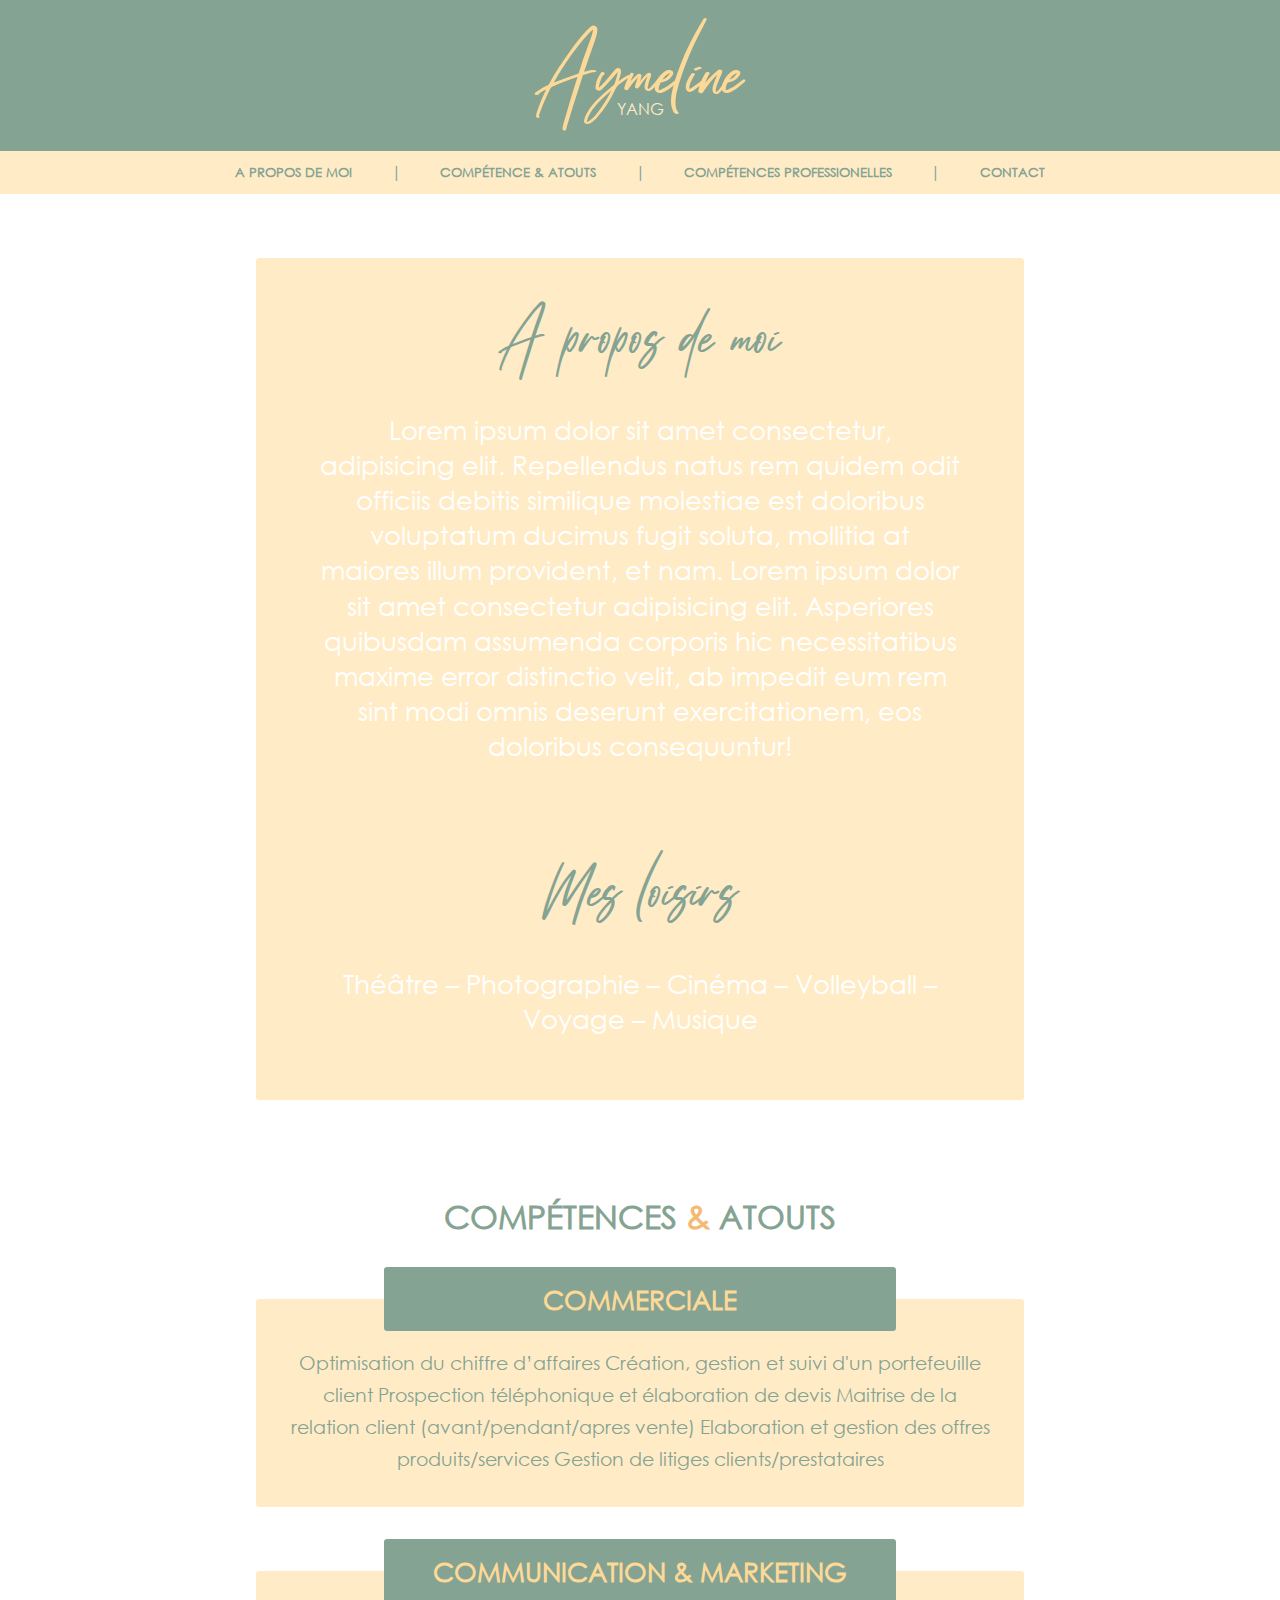
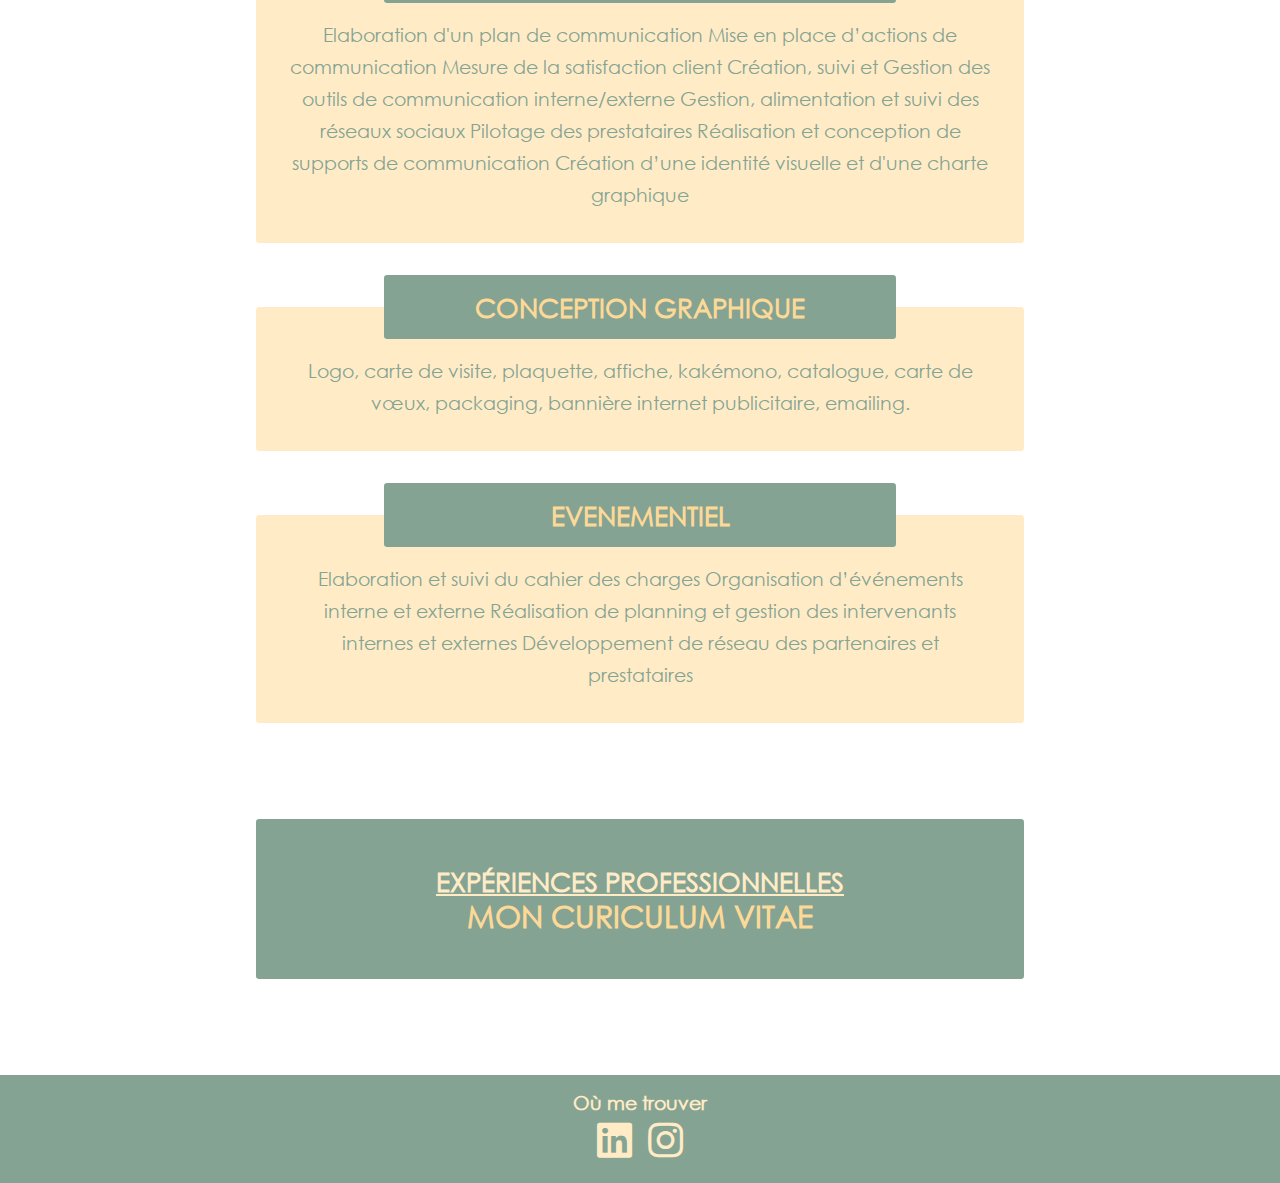
==== index.html @ bd925524 "First commit" ====
<!DOCTYPE html>
<html lang="fr">

<head>
    <meta charset="UTF-8">
    <meta name="viewport" content="width=device-width, initial-scale=1.0">
    <title>Aymeline YANG</title>
    <link rel="stylesheet" href="./css/reset.css">
    <link rel="stylesheet" href="./css/style.css">
    <link rel="stylesheet" href="https://cdnjs.cloudflare.com/ajax/libs/font-awesome/5.13.0/css/all.min.css">
</head>

<body>
    <header>
        <div id="title">
            <h1>Aymeline</h1>
            <h3>YANG</h3>
        </div>
        <nav role="navigation">
            <ul id="menu">
                <li><a href="#about">A propos de moi</a></li>
                <li>|</li>
                <li><a href="#skills">Compétence & atouts</a></li>
                <li>|</li>
                <li><a href="#xp">Compétences professionelles</a></li>
                <li>|</li>
                <li><a href="mailto:aymeline.yang@gmail.com" target="blank">Contact</a></li>
            </ul>
        </nav>

    </header>
    <main>
        <section id="about">
            <section>
                <h2>A propos de moi</h2>
                <p>Lorem ipsum dolor sit amet consectetur, adipisicing elit. Repellendus natus rem quidem odit officiis
                    debitis similique molestiae est doloribus voluptatum ducimus fugit soluta, mollitia at maiores illum
                    provident, et nam.
                    Lorem ipsum dolor sit amet consectetur adipisicing elit. Asperiores quibusdam assumenda corporis hic
                    necessitatibus maxime error distinctio velit, ab impedit eum rem sint modi omnis deserunt
                    exercitationem, eos doloribus consequuntur!</p>
                <h2> Mes loisirs </h2>
                <p>Théâtre – Photographie – Cinéma – Volleyball – Voyage – Musique</p>
            </section>
        </section>
        <section id="skills">
            <h3>Compétences <span>&</span> atouts</h3>
            <dl>
                <dt>Commerciale</dt>
                <dd>Optimisation du chiffre d’affaires
                    Création, gestion et suivi d'un portefeuille client
                    Prospection téléphonique et élaboration de devis
                    Maitrise de la relation client (avant/pendant/apres vente)
                    Elaboration et gestion des offres produits/services
                    Gestion de litiges clients/prestataires</dd>
                <dt>Communication & marketing</dt>
                <dd>Elaboration d'un plan de communication
                    Mise en place d’actions de communication
                    Mesure de la satisfaction client
                    Création, suivi et Gestion des outils de communication interne/externe
                    Gestion, alimentation et suivi des réseaux sociaux
                    Pilotage des prestataires
                    Réalisation et conception de supports de communication
                    Création d’une identité visuelle et d'une charte graphique
                </dd>
                <dt>Conception graphique</dt>
                <dd>Logo, carte de visite, plaquette, affiche, kakémono, catalogue,
                    carte de vœux, packaging, bannière internet publicitaire, emailing.
                </dd>
                <dt>Evenementiel</dt>
                <dd>Elaboration et suivi du cahier des charges
                    Organisation d’événements interne et externe
                    Réalisation de planning et gestion des intervenants internes et externes
                    Développement de réseau des partenaires et prestataires
                </dd>
            </dl>
        </section>
        <section id="xp">
            <section>
                <a href="./assets/CV_Aymeline_YANG.pdf" target="blank">Expériences professionnelles</a>
                <h3>Mon curiculum vitae</h3>
            </section>
            <img src="./assets/img/F-VERT.png" alt="">
        </section>
    </main>
    <footer>
        <h3>Où me trouver</h3>
        <a href=""><i class="fab fa-linkedin"></i></a>
        <a href=""><i class="fab fa-instagram"></i></a>
    </footer>
    <script src="./js/script.js"></script>
</body>

</html>
---- css/style.css ----
/* Thème */
@font-face {
    font-family: "Satturday Collection";
    src: url("../assets/font/Satturday\ Collection.ttf");
}

:root {
    --color-primary: #85a392;
    --color-secondary: #ffecc7;
    --color-secondaryDark: #fdd998;
    --color-secondaryDarker: #f5b971;
}

h1,
h2 {
    font-family: "Satturday Collection";
}
img{
    display: none;
}

/* Header */

/* Title */
#title {
    background-color: var(--color-primary);
    color: var(--color-secondaryDark);
    text-align: center;
    padding-top: 2rem;
}

#title h1 {
    font-size: 4rem;
    font-weight: lighter;
}

#title h3 {
    font-size: 1rem;
    font-weight: lighter;
    color: var(--color-secondary);
    position: relative;
    top: -2rem;
}

/* Nav */

header ul {
    display: flex;
    flex-direction: column;
    justify-content: center;
    background-color: var(--color-secondary);

}

header ul li:nth-child(even) {
    display: none;
}

header ul li {
    text-align: center;
    color: var(--color-primary);
}

header ul li a {
    display: block;
    text-transform: uppercase;
    color: var(--color-primary);
    font-weight: bold;
    font-size: 0.8rem;
    padding: 0.4rem;
    height: 100%;
    width: 100%;
}

/* About */
#about {
    padding-top: 1rem;
    background-color: var(--color-secondary);
    text-align: center;
}

#about h2 {
    color: var(--color-primary);
    font-weight: lighter;
}

#about p {
    padding: 1rem;
    color: white;
}

/* Skill */
#skills {
    text-align: center;
    padding-top: 2rem;
}

#skills h3 {
    color: var(--color-primary);
    text-transform: uppercase;
}

#skills h3 span {
    color: var(--color-secondaryDarker);
}

#skills dl dt {
    background-color: var(--color-primary);
    color: var(--color-secondaryDark);
    text-transform: uppercase;
    padding: 1rem;
    width: 80%;
    position: relative;
    top: 2rem;
    margin: 0 auto;
    border-radius: 0.2rem;

    font-weight: bolder;
}

#skills dl dd {
    background-color: var(--color-secondary);
    color: var(--color-primary);
    padding: 3rem 1rem 1rem;

}

/* XP */
#xp {
    padding: 2rem 0;
}

#xp section {
    background-color: var(--color-primary);
    text-align: center;
    text-transform: uppercase;
    padding: 1rem;
    font-weight: bolder;
}

#xp section a {
    color: var(--color-secondary);
    text-decoration: underline;
}

#xp section h3 {
    color: var(--color-secondaryDark);
}

/* FOOTER */
footer {
    background-color: var(--color-primary);
    color: var(--color-secondary);
    text-align: center;
    padding: 1rem;
}

footer a i {
    color: var(--color-secondary);
    font-size: 2.5rem;
    padding: 0.4rem;
}

@media screen and (min-width: 430px) {

    /* Nav */
    header ul {
        display: flex;
        flex-direction: row;
        padding: 0.4rem;
    }

    header ul li:nth-child(even) {
        display: unset;
        padding: 0.2rem 2rem;
    }

    /* ABOUT */
    #about {
        width: 60vw;
        margin: 4rem auto;
        border-radius: 0.2rem;
    }

    #about h2 {
        padding: 2rem;
        font-size: 3rem;
    }

    #about p {
        padding: 0 4rem 4rem;
        font-size: 1.6rem;
        line-height: 2.2rem;
    }
    /* SKILLS */
    #skills h3{
        font-size: 2rem;
    }
    #skills dl dt{
        font-size: 1.6rem;
        width: 40%;
    }
    #skills dl dd{
        width: 60vw;
        margin: 0 auto;
        border-radius: 0.2rem;
        font-size: 1.2rem;
        line-height: 2rem;
        padding: 3rem 2rem 2rem;
    }
    /* XP */
    #xp section{
        display: flex;
        flex-direction: column;
        justify-content: center;
        width: 60vw;

        margin: 4rem auto;
        align-items: center;
        height: 10rem;
        font-size: 1.6rem;
        border-radius: 0.2rem;
    }
}
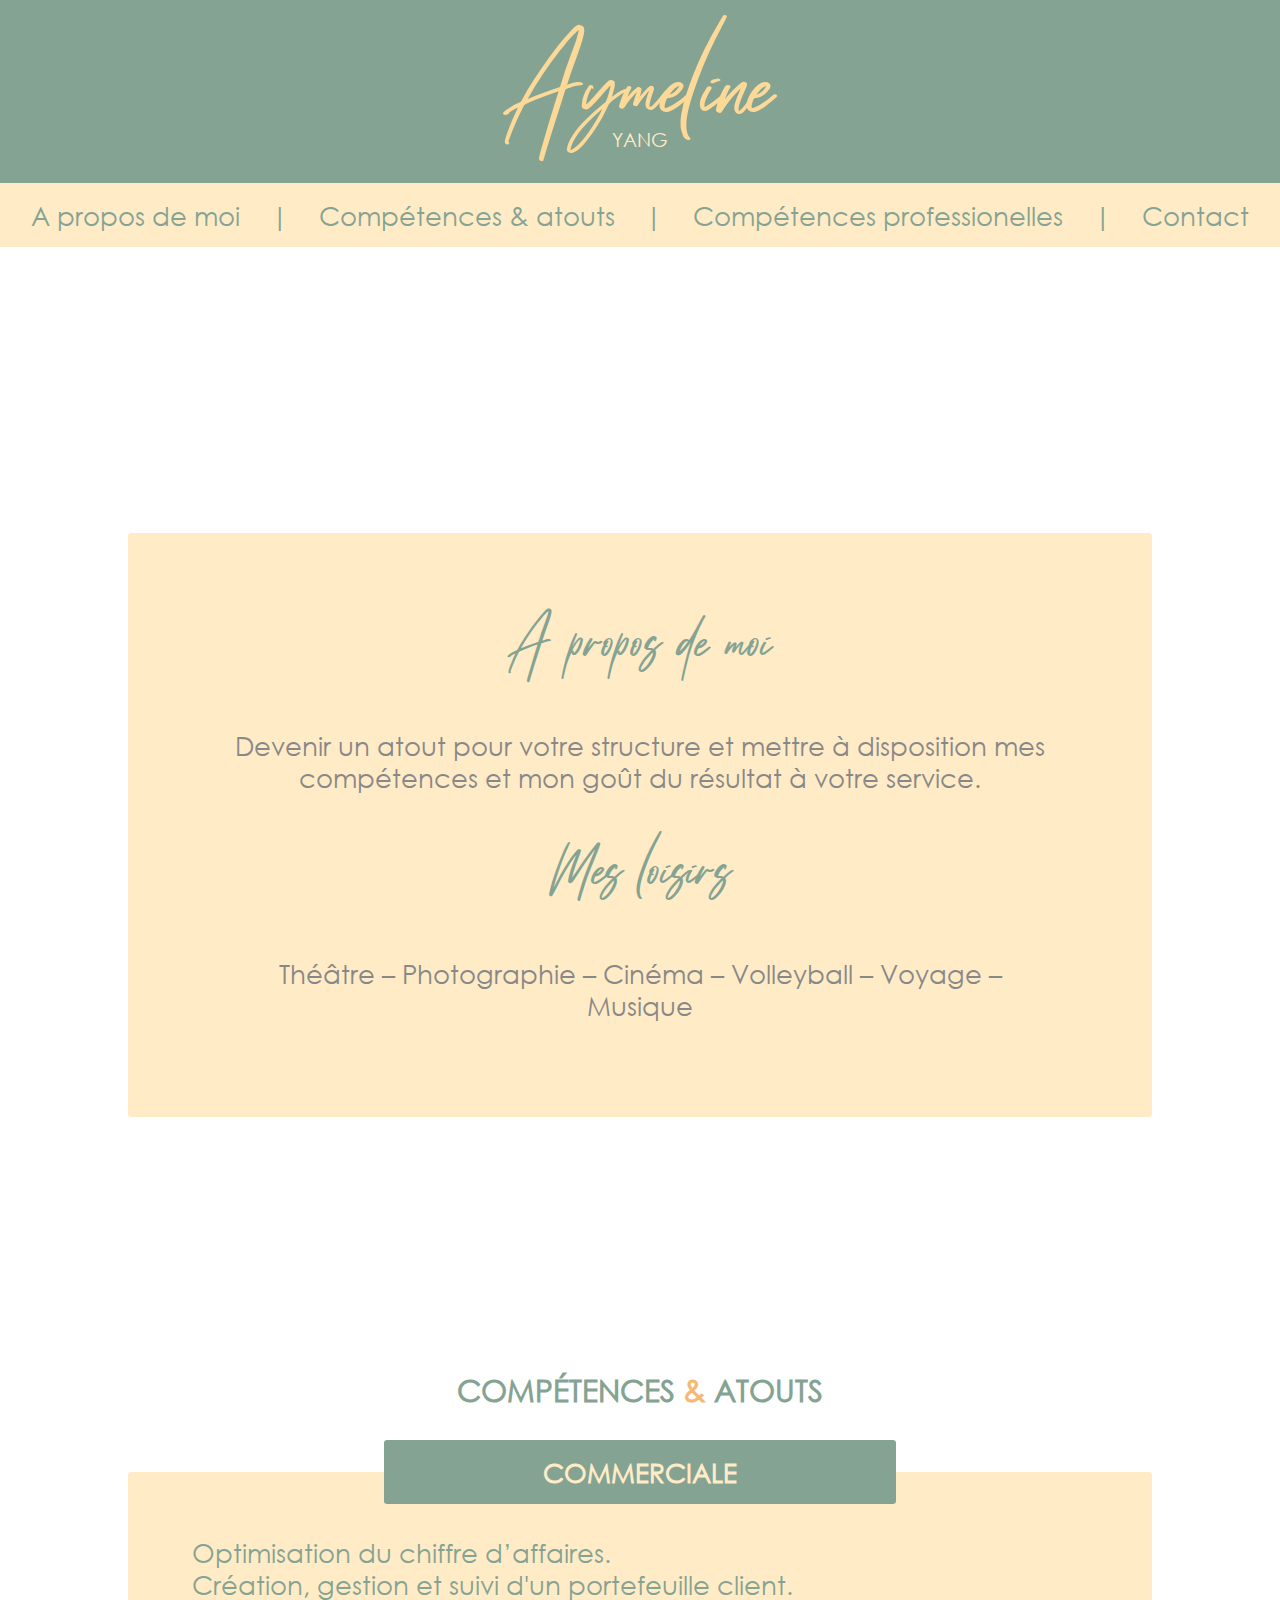
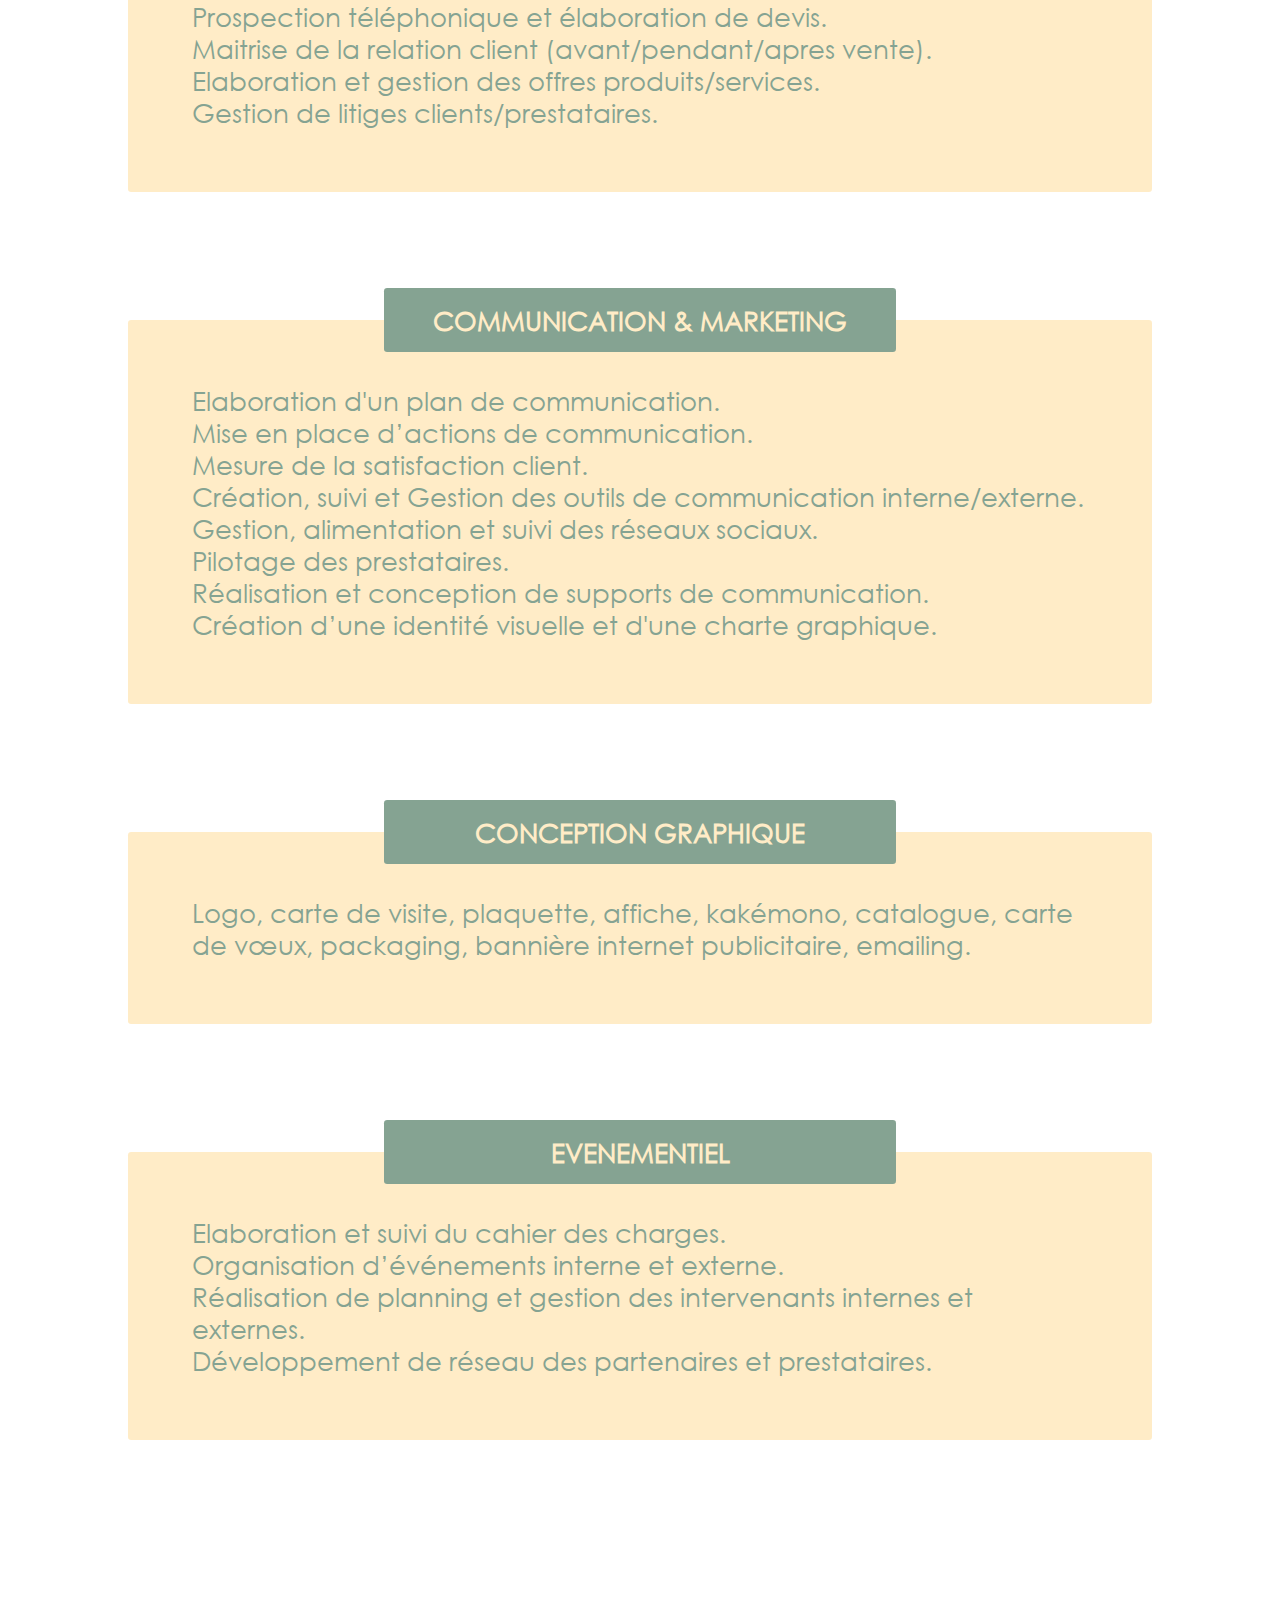
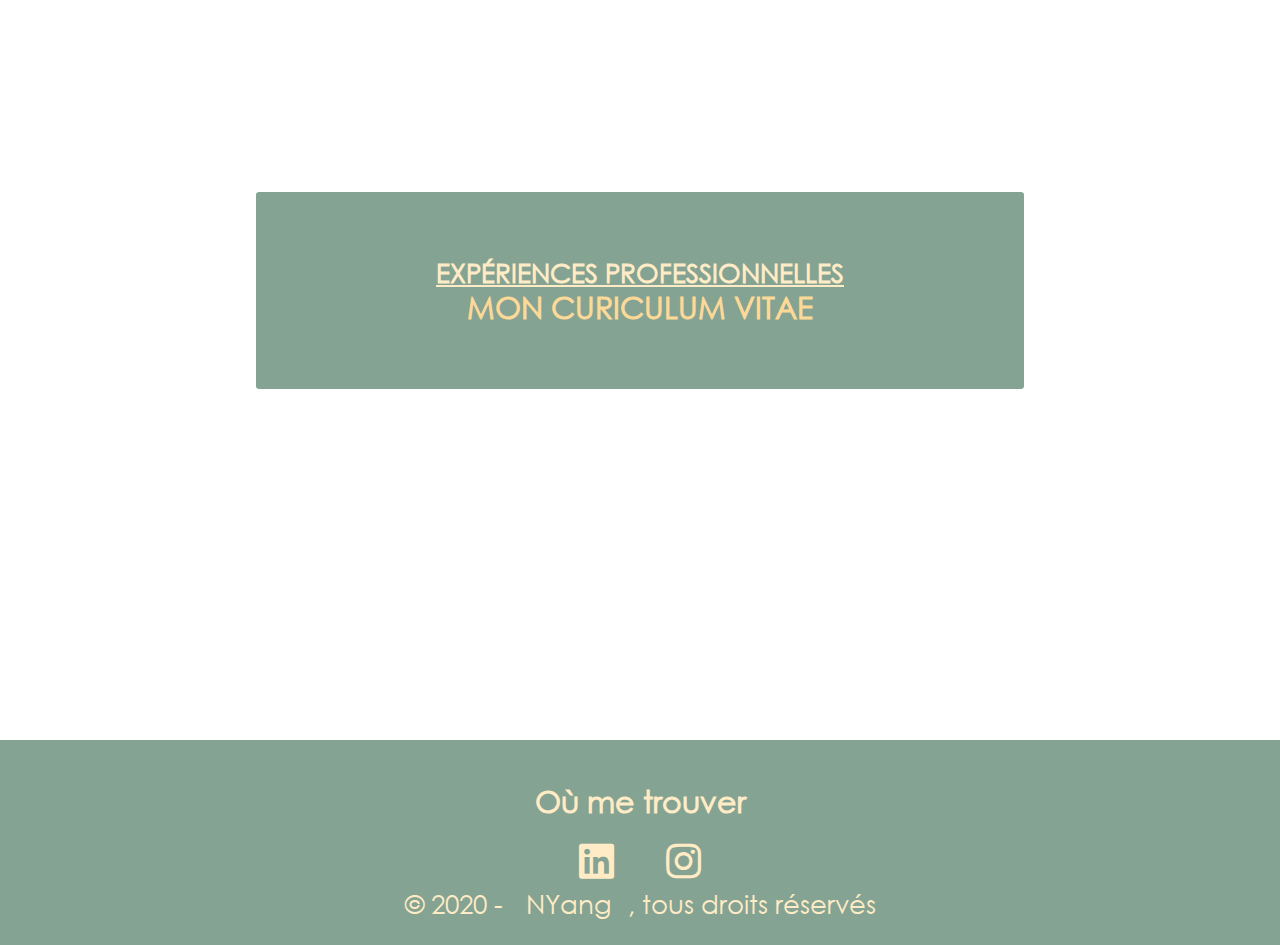
==== commit c556249e: "Mobile version Desktop version" ====
--- a/index.html
+++ b/index.html
@@ -3,24 +3,26 @@
 
 <head>
     <meta charset="UTF-8">
+    <meta http-equiv="X-UA-Compatible" content="IE=edge">
     <meta name="viewport" content="width=device-width, initial-scale=1.0">
     <title>Aymeline YANG</title>
-    <link rel="stylesheet" href="./css/reset.css">
-    <link rel="stylesheet" href="./css/style.css">
+    <link rel="stylesheet" href="./css/base.css">
     <link rel="stylesheet" href="https://cdnjs.cloudflare.com/ajax/libs/font-awesome/5.13.0/css/all.min.css">
 </head>
 
 <body>
-    <header>
+
+    <header class="menu">
         <div id="title">
             <h1>Aymeline</h1>
             <h3>YANG</h3>
         </div>
-        <nav role="navigation">
-            <ul id="menu">
+        <input class="burger" type="checkbox">
+        <nav>
+            <ul class="menu">
                 <li><a href="#about">A propos de moi</a></li>
                 <li>|</li>
-                <li><a href="#skills">Compétence & atouts</a></li>
+                <li><a href="#skills">Compétences & atouts</a></li>
                 <li>|</li>
                 <li><a href="#xp">Compétences professionelles</a></li>
                 <li>|</li>
@@ -29,64 +31,68 @@
         </nav>
 
     </header>
+    </header>
     <main>
         <section id="about">
             <section>
                 <h2>A propos de moi</h2>
-                <p>Lorem ipsum dolor sit amet consectetur, adipisicing elit. Repellendus natus rem quidem odit officiis
-                    debitis similique molestiae est doloribus voluptatum ducimus fugit soluta, mollitia at maiores illum
-                    provident, et nam.
-                    Lorem ipsum dolor sit amet consectetur adipisicing elit. Asperiores quibusdam assumenda corporis hic
-                    necessitatibus maxime error distinctio velit, ab impedit eum rem sint modi omnis deserunt
-                    exercitationem, eos doloribus consequuntur!</p>
+                <p>Devenir un atout pour votre structure et mettre à disposition mes compétences et mon goût du résultat
+                    à votre service.</p>
                 <h2> Mes loisirs </h2>
                 <p>Théâtre – Photographie – Cinéma – Volleyball – Voyage – Musique</p>
             </section>
         </section>
+        <hr>
         <section id="skills">
             <h3>Compétences <span>&</span> atouts</h3>
             <dl>
                 <dt>Commerciale</dt>
-                <dd>Optimisation du chiffre d’affaires
-                    Création, gestion et suivi d'un portefeuille client
-                    Prospection téléphonique et élaboration de devis
-                    Maitrise de la relation client (avant/pendant/apres vente)
-                    Elaboration et gestion des offres produits/services
-                    Gestion de litiges clients/prestataires</dd>
+                <dd>Optimisation du chiffre d’affaires.</br>
+                    Création, gestion et suivi d'un portefeuille client.</br>
+                    Prospection téléphonique et élaboration de devis.</br>
+                    Maitrise de la relation client (avant/pendant/apres vente).</br>
+                    Elaboration et gestion des offres produits/services.</br>
+                    Gestion de litiges clients/prestataires.
+                </dd>
                 <dt>Communication & marketing</dt>
-                <dd>Elaboration d'un plan de communication
-                    Mise en place d’actions de communication
-                    Mesure de la satisfaction client
-                    Création, suivi et Gestion des outils de communication interne/externe
-                    Gestion, alimentation et suivi des réseaux sociaux
-                    Pilotage des prestataires
-                    Réalisation et conception de supports de communication
-                    Création d’une identité visuelle et d'une charte graphique
+                <dd>Elaboration d'un plan de communication.</br>
+                    Mise en place d’actions de communication.</br>
+                    Mesure de la satisfaction client.</br>
+                    Création, suivi et Gestion des outils de communication interne/externe.</br>
+                    Gestion, alimentation et suivi des réseaux sociaux.</br>
+                    Pilotage des prestataires.</br>
+                    Réalisation et conception de supports de communication.</br>
+                    Création d’une identité visuelle et d'une charte graphique.
                 </dd>
                 <dt>Conception graphique</dt>
                 <dd>Logo, carte de visite, plaquette, affiche, kakémono, catalogue,
                     carte de vœux, packaging, bannière internet publicitaire, emailing.
                 </dd>
                 <dt>Evenementiel</dt>
-                <dd>Elaboration et suivi du cahier des charges
-                    Organisation d’événements interne et externe
-                    Réalisation de planning et gestion des intervenants internes et externes
-                    Développement de réseau des partenaires et prestataires
+                <dd>Elaboration et suivi du cahier des charges.</br>
+                    Organisation d’événements interne et externe.</br>
+                    Réalisation de planning et gestion des intervenants internes et externes.</br>
+                    Développement de réseau des partenaires et prestataires.
                 </dd>
             </dl>
         </section>
+        <hr>
         <section id="xp">
             <section>
-                <a href="./assets/CV_Aymeline_YANG.pdf" target="blank">Expériences professionnelles</a>
+                <a href="./assets/CV_Aymeline_Yang.pdf" target="blank">Expériences professionnelles</a>
                 <h3>Mon curiculum vitae</h3>
             </section>
-            <img src="./assets/img/F-VERT.png" alt="">
         </section>
     </main>
     <footer>
         <h3>Où me trouver</h3>
-        <a href=""><i class="fab fa-linkedin"></i></a>
-        <a href=""><i class="fab fa-instagram"></i></a>
+        <a href="https://www.linkedin.com/in/aymeline-yang-3b871114b/" target="blank"><i
+                class="fab fa-linkedin"></i></a>
+        <a href="https://www.instagram.com/aymelineyang/" target="blank"><i class="fab fa-instagram"></i></a>
+        <section>
+            <p>© 2020 - <a href="https://nicolasyang.fr/">NYang</a>, tous droits réservés
+            </p>
+        </section>
     </footer>
     <script src="./js/script.js"></script>
 </body>
--- a/css/base.css
+++ b/css/base.css
@@ -0,0 +1,372 @@
+@font-face {
+  font-family: "CenturyGothic";
+  src: url(../assets/font/CenturyGothic.ttf);
+}
+
+@font-face {
+  font-family: "Satturday Collection";
+  src: url("../assets/font/Satturday Collection.ttf");
+}
+
+html {
+  scroll-behavior: smooth;
+}
+
+body {
+  font-size: 1.6rem;
+  font-family: "CenturyGothic", sans-serif;
+  margin: 0;
+}
+
+* {
+  -webkit-box-sizing: border-box;
+          box-sizing: border-box;
+}
+
+h1,
+h2,
+h3,
+h4,
+nav,
+section,
+hr,
+p,
+ul,
+li,
+ol,
+dl,
+dt,
+dd,
+div,
+figure,
+figcaption,
+img {
+  margin: 0;
+  padding: 0;
+  font-weight: 100%;
+  list-style: none;
+}
+
+abbr {
+  text-decoration: none;
+}
+
+a {
+  color: #222;
+  text-decoration: none;
+}
+
+h1,
+h2 {
+  font-family: "Satturday Collection";
+}
+
+h2 {
+  font-size: 2.8rem;
+}
+
+img {
+  display: none;
+}
+
+@use 'base';
+hr {
+  display: none;
+}
+
+/* Title */
+#title {
+  background-color: #85a392;
+  color: #fdd998;
+  text-align: center;
+  padding-top: 2rem;
+}
+
+#title h1 {
+  font-size: 5.2rem;
+  font-weight: lighter;
+}
+
+#title h3 {
+  font-size: 1.2rem;
+  font-weight: lighter;
+  color: #ffecc7;
+  position: relative;
+  bottom: 2rem;
+}
+
+/* About */
+#about {
+  border-top: #85a392 1px solid;
+  text-align: center;
+}
+
+#about section {
+  background-color: #ffecc7;
+}
+
+#about section h2 {
+  padding-top: 2rem;
+  color: #85a392;
+  font-weight: lighter;
+}
+
+#about section p {
+  padding: 2rem;
+  color: #888;
+}
+
+/* Skill */
+#skills {
+  color: #ffecc7;
+}
+
+#skills h3 {
+  text-align: center;
+  padding: 2rem 2rem 0;
+  color: #85a392;
+  text-transform: uppercase;
+}
+
+#skills h3 span {
+  color: #f5b971;
+}
+
+#skills dl dt {
+  text-align: center;
+  max-width: 80%;
+  margin: 0 auto;
+  position: relative;
+  top: 2rem;
+  padding: 1rem;
+  text-transform: uppercase;
+  font-weight: bolder;
+  background-color: #85a392;
+}
+
+#skills dl dd {
+  background-color: #ffecc7;
+  color: #85a392;
+  padding: 3rem 2rem 2rem;
+}
+
+/* XP */
+#xp {
+  padding: 2rem 0;
+  height: 100vh;
+  display: -webkit-box;
+  display: -ms-flexbox;
+  display: flex;
+  -webkit-box-orient: vertical;
+  -webkit-box-direction: normal;
+      -ms-flex-direction: column;
+          flex-direction: column;
+  -ms-flex-pack: distribute;
+      justify-content: space-around;
+}
+
+#xp section {
+  background-color: #85a392;
+  text-align: center;
+  text-transform: uppercase;
+  padding: 1rem;
+  font-weight: bolder;
+}
+
+#xp section a {
+  color: #ffecc7;
+  text-decoration: underline;
+}
+
+#xp section h3 {
+  color: #fdd998;
+}
+
+/* FOOTER */
+footer {
+  background-color: #85a392;
+  color: #ffecc7;
+  text-align: center;
+  padding: 1rem;
+}
+
+footer a i {
+  color: #ffecc7;
+  font-size: 2.5rem;
+  padding: 0.4rem;
+}
+
+footer section a {
+  color: #ffecc7;
+}
+
+@media screen and (min-width: 760px) {
+  header input {
+    display: none;
+  }
+  header nav {
+    background-color: #ffecc7;
+  }
+  header nav ul {
+    display: -webkit-box;
+    display: -ms-flexbox;
+    display: flex;
+    -webkit-box-orient: horizontal;
+    -webkit-box-direction: normal;
+        -ms-flex-direction: row;
+            flex-direction: row;
+    -ms-flex-pack: distribute;
+        justify-content: space-around;
+    padding: 1rem;
+  }
+  header nav ul li,
+  header nav ul a {
+    color: #85a392;
+    text-align: center;
+  }
+  header nav ul li:hover {
+    -webkit-transition: 0.4s ease-in-out;
+    transition: 0.4s ease-in-out;
+    -webkit-transform: scale(1.08);
+            transform: scale(1.08);
+  }
+  #about {
+    display: -webkit-box;
+    display: -ms-flexbox;
+    display: flex;
+    -webkit-box-orient: vertical;
+    -webkit-box-direction: normal;
+        -ms-flex-direction: column;
+            flex-direction: column;
+    -ms-flex-pack: distribute;
+        justify-content: space-around;
+    border: none;
+    width: 80%;
+    height: 100vh;
+    margin: 8rem auto 4rem;
+  }
+  #about section {
+    border-radius: 0.2rem;
+    padding: 4rem;
+  }
+  #about section h2 {
+    padding: 1rem;
+  }
+  #skills dl dt {
+    border-radius: 0.2rem;
+    margin-top: 4rem;
+    width: 40%;
+  }
+  #skills dl dt:first-child {
+    margin-top: 0;
+  }
+  #skills dl dd {
+    border-radius: 0.2rem;
+    width: 80%;
+    margin: 0 auto;
+    padding: 4rem;
+  }
+  #xp section {
+    border-radius: 0.2rem;
+    width: 60%;
+    padding: 4rem;
+    margin: 0 auto;
+  }
+  #xp section a {
+    display: block;
+  }
+  #xp section a:hover {
+    -webkit-transition: 0.4s;
+    transition: 0.4s;
+    -webkit-transform: scale(1.1);
+            transform: scale(1.1);
+  }
+  footer {
+    padding: 1.6rem;
+  }
+  footer h3 {
+    padding: 1rem;
+  }
+  footer a {
+    padding: 1rem;
+  }
+  footer a i:hover {
+    -webkit-transition: 0.4s;
+    transition: 0.4s;
+    -webkit-transform: scale(1.2);
+            transform: scale(1.2);
+  }
+}
+
+@media screen and (max-width: 759px) {
+  .title {
+    display: inline-block;
+    padding: 1.5rem 0rem 1rem 1rem;
+  }
+  .material-icons {
+    font-size: 24px;
+    margin-right: 12px;
+    vertical-align: text-bottom;
+  }
+  .menu {
+    background: #85a392;
+    color: #ffecc7;
+  }
+  nav {
+    font-weight: bold;
+    height: 0;
+    overflow: hidden;
+    text-transform: uppercase;
+    -webkit-transition: height 0.2s;
+    transition: height 0.2s;
+  }
+  nav ul {
+    display: -webkit-box;
+    display: -ms-flexbox;
+    display: flex;
+    -webkit-box-orient: vertical;
+    -webkit-box-direction: normal;
+        -ms-flex-direction: column;
+            flex-direction: column;
+    text-align: center;
+  }
+  nav ul li {
+    border: 1px solid #ffecc7;
+    padding: 1rem;
+    font-size: 1rem;
+    background: #ffecc7;
+  }
+  nav ul li a {
+    color: #85a392;
+  }
+  nav ul li:nth-child(2n) {
+    display: none;
+  }
+  .menu .burger {
+    appearance: none;
+    -moz-appearance: none;
+    -webkit-appearance: none;
+    color: inherit;
+    cursor: pointer;
+    font-size: 2rem;
+    outline: 0;
+    position: absolute;
+    text-align: center;
+    top: 1rem;
+    right: 1rem;
+  }
+  .menu .burger:before {
+    font-family: "Font Awesome 5 Free";
+    font-weight: 900;
+    content: "\f0c9";
+  }
+  .menu .burger:checked:before {
+    font-family: "Font Awesome 5 Free";
+    font-weight: 900;
+    content: "\f00d";
+  }
+  .menu .burger:checked + nav {
+    height: 100%;
+  }
+}
+/*# sourceMappingURL=base.css.map */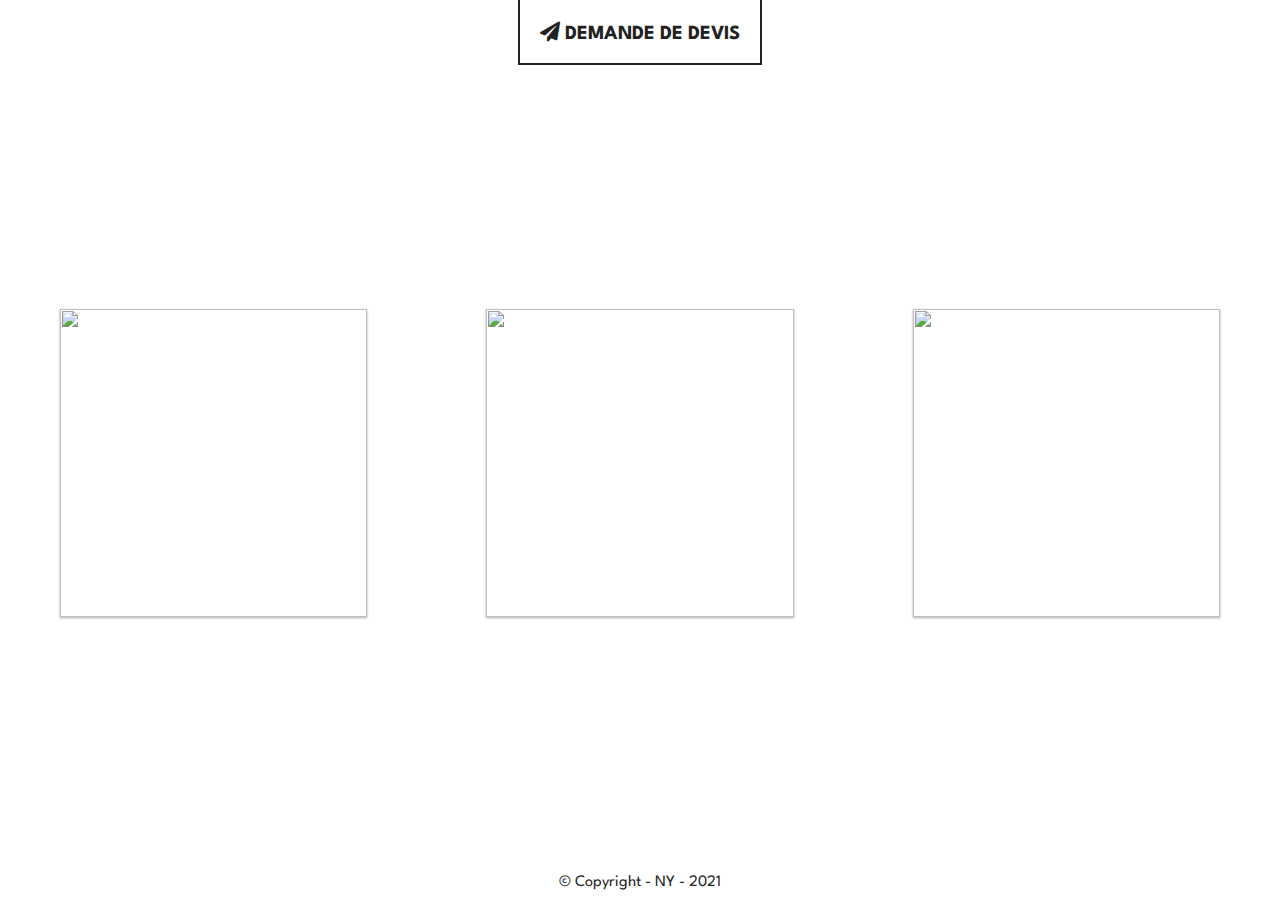
==== commit cd3ad39a: "Site V2" ====
--- a/index.html
+++ b/index.html
@@ -5,96 +5,51 @@
     <meta charset="UTF-8">
     <meta http-equiv="X-UA-Compatible" content="IE=edge">
     <meta name="viewport" content="width=device-width, initial-scale=1.0">
-    <title>Aymeline YANG</title>
-    <link rel="stylesheet" href="./css/base.css">
-    <link rel="stylesheet" href="https://cdnjs.cloudflare.com/ajax/libs/font-awesome/5.13.0/css/all.min.css">
+    <meta name="Description" content="Aymeline Yang - Buisness Developer - Grphic Designer - Wedding Planner - Demandez votre devis">
+    <title>Aymeline Yang</title>
+    <link rel="stylesheet" href="https://cdnjs.cloudflare.com/ajax/libs/font-awesome/5.14.0/css/all.min.css">
+    <link
+        href="https://fonts.googleapis.com/css2?family=Cormorant+Unicase:wght@300;400;500;600;700&family=Spartan:wght@400;500&display=swap"
+        rel="stylesheet">
+    <link rel="stylesheet" href="./css/reset.css">
+    <link rel="stylesheet" href="./css/style.css">
+    <link rel="stylesheet" href="./css/animation.css">
 </head>
 
 <body>
+    <header>
+        <a href="mailto:contact@aymelineyang.fr"><i class="fas fa-paper-plane"></i> DEMANDE DE DEVIS</a>
+        <i class="far fa-arrow-alt-circle-left disapear"></i>
+    </header>
 
-    <header class="menu">
-        <div id="title">
-            <h1>Aymeline</h1>
-            <h3>YANG</h3>
-        </div>
-        <input class="burger" type="checkbox">
-        <nav>
-            <ul class="menu">
-                <li><a href="#about">A propos de moi</a></li>
-                <li>|</li>
-                <li><a href="#skills">Compétences & atouts</a></li>
-                <li>|</li>
-                <li><a href="#xp">Compétences professionelles</a></li>
-                <li>|</li>
-                <li><a href="mailto:aymeline.yang@gmail.com" target="blank">Contact</a></li>
-            </ul>
-        </nav>
-
-    </header>
-    </header>
     <main>
-        <section id="about">
-            <section>
-                <h2>A propos de moi</h2>
-                <p>Devenir un atout pour votre structure et mettre à disposition mes compétences et mon goût du résultat
-                    à votre service.</p>
-                <h2> Mes loisirs </h2>
-                <p>Théâtre – Photographie – Cinéma – Volleyball – Voyage – Musique</p>
-            </section>
-        </section>
-        <hr>
-        <section id="skills">
-            <h3>Compétences <span>&</span> atouts</h3>
-            <dl>
-                <dt>Commerciale</dt>
-                <dd>Optimisation du chiffre d’affaires.</br>
-                    Création, gestion et suivi d'un portefeuille client.</br>
-                    Prospection téléphonique et élaboration de devis.</br>
-                    Maitrise de la relation client (avant/pendant/apres vente).</br>
-                    Elaboration et gestion des offres produits/services.</br>
-                    Gestion de litiges clients/prestataires.
-                </dd>
-                <dt>Communication & marketing</dt>
-                <dd>Elaboration d'un plan de communication.</br>
-                    Mise en place d’actions de communication.</br>
-                    Mesure de la satisfaction client.</br>
-                    Création, suivi et Gestion des outils de communication interne/externe.</br>
-                    Gestion, alimentation et suivi des réseaux sociaux.</br>
-                    Pilotage des prestataires.</br>
-                    Réalisation et conception de supports de communication.</br>
-                    Création d’une identité visuelle et d'une charte graphique.
-                </dd>
-                <dt>Conception graphique</dt>
-                <dd>Logo, carte de visite, plaquette, affiche, kakémono, catalogue,
-                    carte de vœux, packaging, bannière internet publicitaire, emailing.
-                </dd>
-                <dt>Evenementiel</dt>
-                <dd>Elaboration et suivi du cahier des charges.</br>
-                    Organisation d’événements interne et externe.</br>
-                    Réalisation de planning et gestion des intervenants internes et externes.</br>
-                    Développement de réseau des partenaires et prestataires.
-                </dd>
-            </dl>
-        </section>
-        <hr>
-        <section id="xp">
-            <section>
-                <a href="./assets/CV_Aymeline_Yang.pdf" target="blank">Expériences professionnelles</a>
-                <h3>Mon curiculum vitae</h3>
-            </section>
-        </section>
+        <ul id="menuList">
+            <li id="businessDeveloperBtn"><img src="./asset/img/BDev.jpg" alt=""></li>
+            <li id="graphicDesignerBtn"><img src="./asset/img/GraphD.jpg" alt=""></li>
+            <li id="weddingPlannerBtn"><img src="./asset/img/WeddP.jpg" alt=""></li>
+        </ul>
+        <ul id="buisnessDeveloper" class="disapear">
+            <li><img src="./asset/img/BDev.jpg" alt=""></li>
+            <li><img src="./asset/img/BDevxAugCA.jpg" alt=""></li>
+            <li><img src="./asset/img/BDevSp.jpg" alt=""></li>
+        </ul>
+        <ul id="graphicDesigner" class="disapear">
+            <li><img src="./asset/img/GraphD.jpg" alt=""></li>
+            <li><img src="./asset/img/GraphDPlus.jpg" alt=""></li>
+            <li><img src="./asset/img/GraphDSp.jpg" alt=""></li>
+        </ul>
+        <ul id="weddingPlanner" class="disapear">
+            <li><img src="./asset/img/WeddP.jpg" alt=""></li>
+            <li><img src="./asset/img/WeddPOrg.jpg" alt=""></li>
+            <li><img src="./asset/img/WeddSp.jpg" alt=""></li>
+        </ul>
     </main>
     <footer>
-        <h3>Où me trouver</h3>
-        <a href="https://www.linkedin.com/in/aymeline-yang-3b871114b/" target="blank"><i
-                class="fab fa-linkedin"></i></a>
-        <a href="https://www.instagram.com/aymelineyang/" target="blank"><i class="fab fa-instagram"></i></a>
-        <section>
-            <p>© 2020 - <a href="https://nicolasyang.fr/">NYang</a>, tous droits réservés
-            </p>
-        </section>
+        <p>
+            &copy; Copyright - <a href="https://nicolasyang.fr">NY</a> - 2021
+        </p>
     </footer>
-    <script src="./js/script.js"></script>
+    <script src="./js/app.js"></script>
 </body>
 
 </html>--- a/css/style.css
+++ b/css/style.css
@@ -0,0 +1,83 @@
+:root {
+  --color-black0: #000;
+  --color-send: #4cd137;
+  --color-footer-font: #282828;
+}
+body {
+  display: flex;
+  flex-direction: column;
+  justify-content: space-between;
+  height: 100vh;
+}
+header {
+  display: flex;
+  align-items: center;
+}
+header a {
+  margin: 0 auto;
+  padding: 2.2rem 2rem 2rem;
+  max-width: 100%;
+  text-align: center;
+  border: 0.2rem solid #222;
+  border-top: none;
+  font-size: 2rem;
+  font-weight: bolder;
+  transition: all 0.4s;
+}
+
+header > i {
+  position: absolute;
+  padding: 1rem;
+  font-size: 4.4rem;
+}
+
+main ul {
+  display: flex;
+  flex-direction: row;
+  align-items: center;
+  justify-content: space-around;
+  width: 100%;
+  height: 100%;
+}
+main ul li img {
+  box-shadow: 0 1px 3px rgba(0, 0, 0, 0.12), 0 1px 2px rgba(0, 0, 0, 0.24);
+  width: 24vw;
+  height: 24vw;
+}
+
+footer p {
+  width: 100%;
+  padding: 1rem;
+  text-align: center;
+  color: var(--color-footer-font);
+}
+@media screen and (max-width: 770px), (max-height: 700px) {
+
+  body {
+    height: 100%;
+  }
+  header a{
+    font-size: 1.6rem;
+  }
+  .fa-arrow-alt-circle-left{
+font-size: 3.2rem;
+  }
+
+  header > i {
+    font-size: 4rem;
+  }
+  main ul {
+    flex-direction: column;
+    margin: 4rem 0 2rem;
+  }
+  main ul li img {
+    margin: 4rem 0;
+    width: 80vw;
+    height: 80vw;
+  }
+
+}
+
+.disapear {
+  display: none;
+}
--- a/css/animation.css
+++ b/css/animation.css
@@ -0,0 +1,17 @@
+header a:hover,
+header a:active {
+  background-color: var(--color-send);
+  color: var(--color-black0);
+  border: 0.2rem solid var(--color-send);
+  border-top: none;
+  box-shadow: 0 0 0.05rem var(--color-send), 0 0 0.25rem var(--color-send),
+    0 0 0.5rem var(--color-send), 0 0 1rem var(--color-send);
+  cursor: pointer;
+}
+main ul img {
+  transition: 0.6s;
+}
+main ul img:hover {
+  transform: scale(1.12);
+  box-shadow: 0 19px 38px rgba(0, 0, 0, 0.3), 0 15px 12px rgba(0, 0, 0, 0.22);
+}
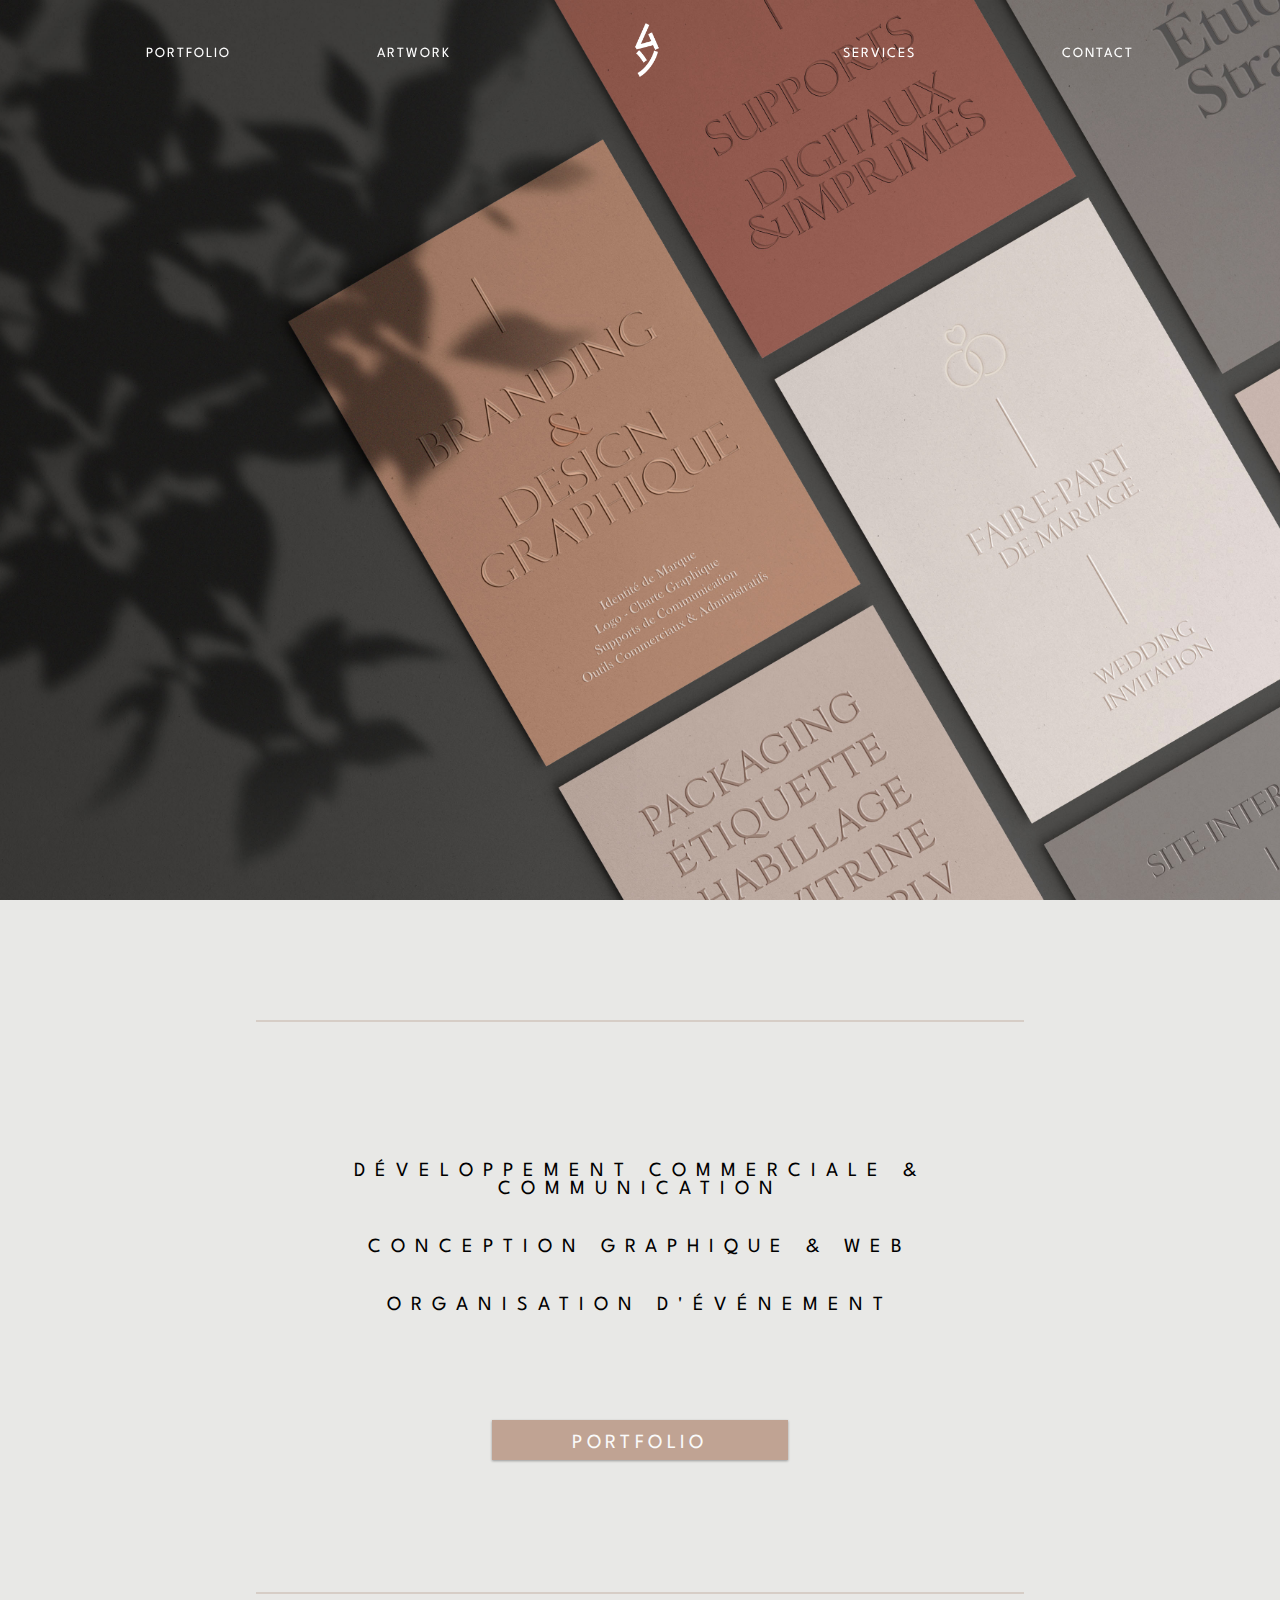
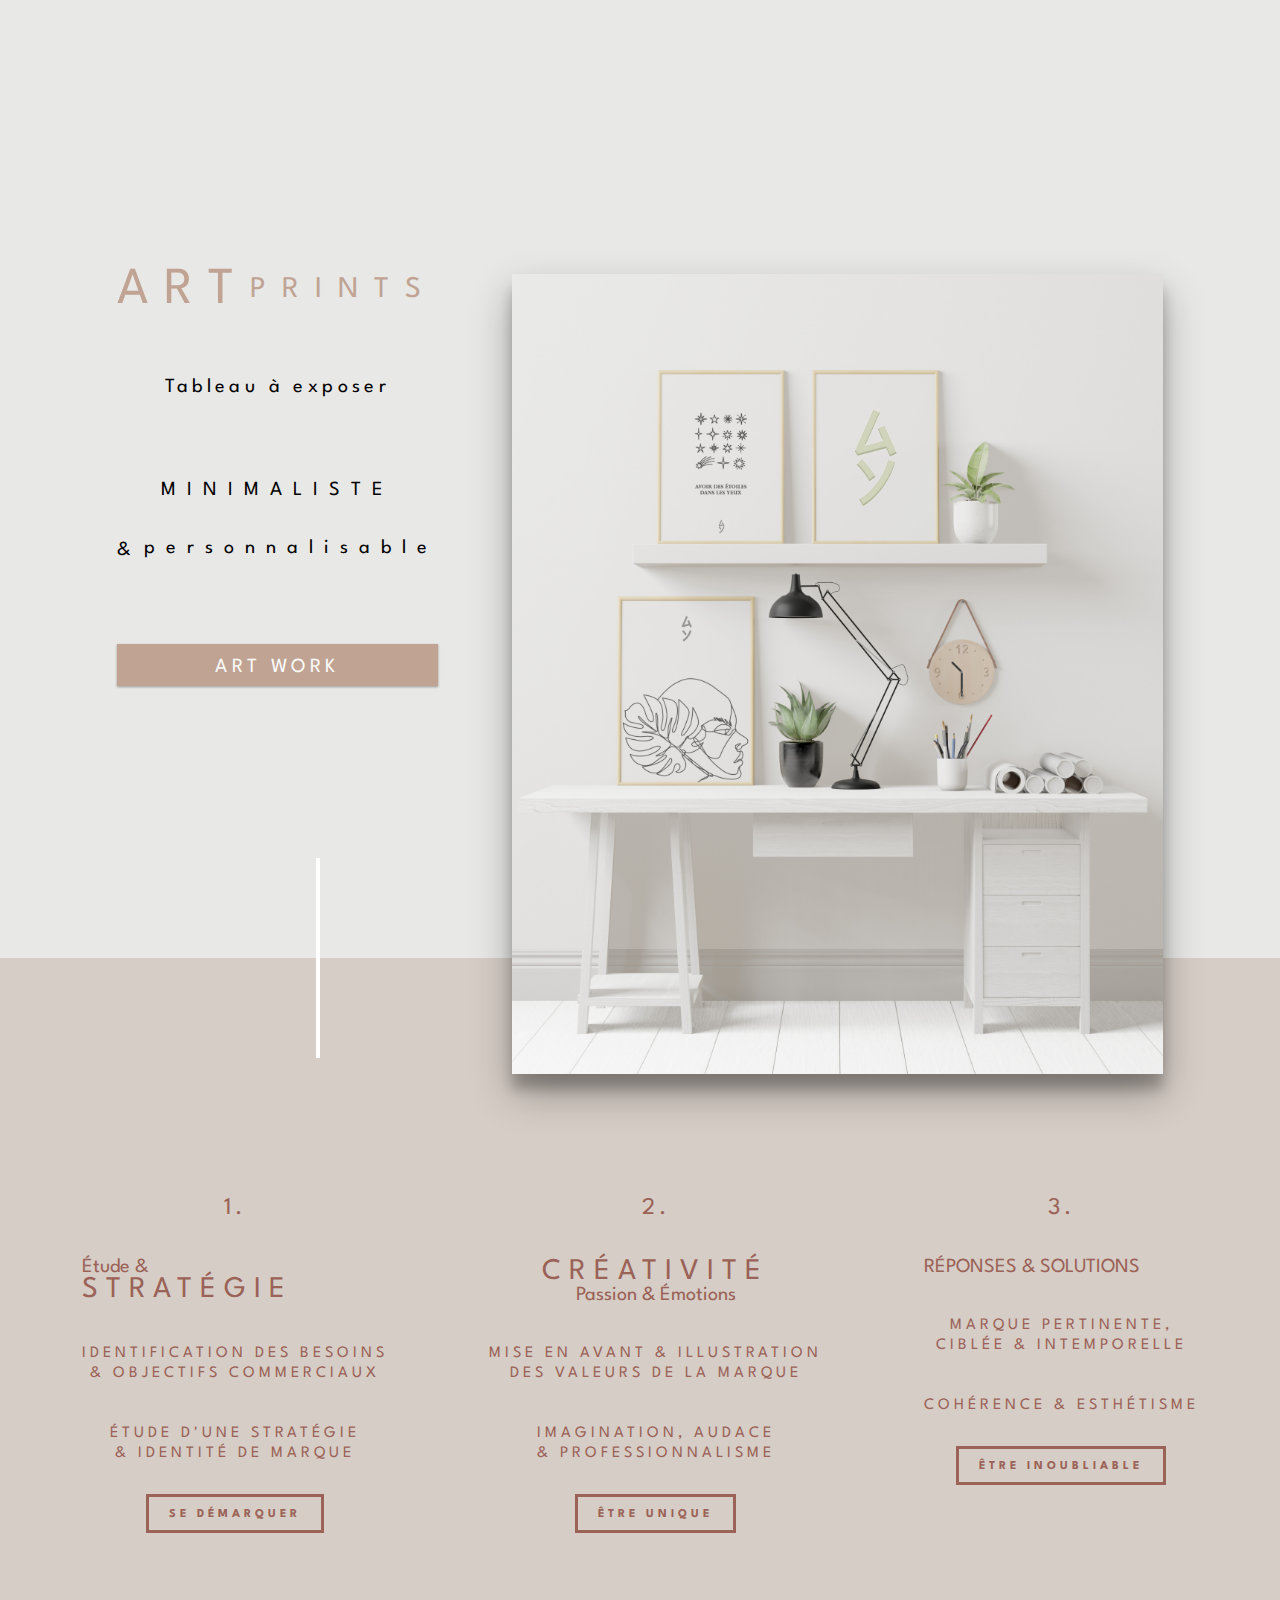
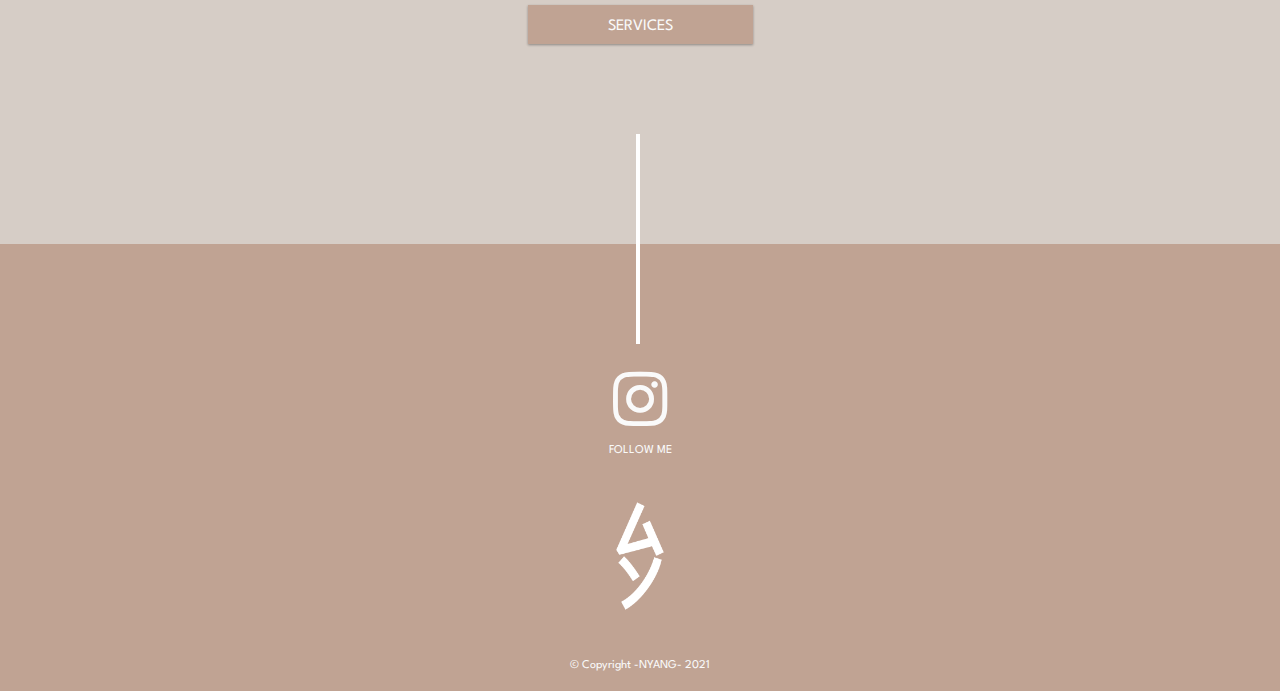
==== commit 00bb3bfc: "V3" ====
--- a/index.html
+++ b/index.html
@@ -5,51 +5,154 @@
     <meta charset="UTF-8">
     <meta http-equiv="X-UA-Compatible" content="IE=edge">
     <meta name="viewport" content="width=device-width, initial-scale=1.0">
-    <meta name="Description" content="Aymeline Yang - Buisness Developer - Grphic Designer - Wedding Planner - Demandez votre devis">
+    <meta name="Description"
+        content="Aymeline Yang - Buisness Developer - Graphic Designer - Wedding Planner - Demandez votre devis">
     <title>Aymeline Yang</title>
     <link rel="stylesheet" href="https://cdnjs.cloudflare.com/ajax/libs/font-awesome/5.14.0/css/all.min.css">
-    <link
-        href="https://fonts.googleapis.com/css2?family=Cormorant+Unicase:wght@300;400;500;600;700&family=Spartan:wght@400;500&display=swap"
+    <link rel="preconnect" href="https://fonts.gstatic.com">
+    <link href="https://fonts.googleapis.com/css2?family=Spartan:wght@100;200;300;400;500;600;700&display=swap"
         rel="stylesheet">
     <link rel="stylesheet" href="./css/reset.css">
     <link rel="stylesheet" href="./css/style.css">
-    <link rel="stylesheet" href="./css/animation.css">
+    <link rel="stylesheet" href="./css/mobile-style.css">
 </head>
 
 <body>
-    <header>
-        <a href="mailto:contact@aymelineyang.fr"><i class="fas fa-paper-plane"></i> DEMANDE DE DEVIS</a>
-        <i class="far fa-arrow-alt-circle-left disapear"></i>
+    <header id="barHide" itemscope itemtype="https://schema.org/Person">
+        <i class="fas fa-bars" aria-hidden="true"></i>
+        <nav>
+            <ul itemscope itemtype="https://schema.org/WebPage">
+                <li class="logo">
+                    <h1 itemprop="name"> <a href="#"><img src="./asset/img/logoAY.png" alt="Logo Aymeline Yang"></a>
+                    </h1>
+                </li>
+                <li itemprop="breadcrumb"><a href="#portfolio">Portfolio</a></li>
+                <li itemprop="breadcrumb"><a href="#artwork">Artwork</a></li>
+                <li itemprop="breadcrumb"><a href="#service">Services</a></li>
+                <li itemprop="breadcrumb"><a href="#contact">Contact</a></li>
+            </ul>
+            <ul>
+                <li><a href="#"><i class="fab fa-instagram"></i></a></li>
+                <li><a href="#"><i class="fab fa-linkedin-in"></i></a></li>
+            </ul>
+        </nav>
     </header>
 
     <main>
-        <ul id="menuList">
-            <li id="businessDeveloperBtn"><img src="./asset/img/BDev.jpg" alt=""></li>
-            <li id="graphicDesignerBtn"><img src="./asset/img/GraphD.jpg" alt=""></li>
-            <li id="weddingPlannerBtn"><img src="./asset/img/WeddP.jpg" alt=""></li>
+
+        <div class="carousel"></div>
+        <ul class="presentation">
+            <li>Développement commerciale & communication</li>
+            <li>Conception graphique & web</li>
+            <li>Organisation d'événement</li>
+            <li><a href="#">Portfolio</a></li>
         </ul>
-        <ul id="buisnessDeveloper" class="disapear">
-            <li><img src="./asset/img/BDev.jpg" alt=""></li>
-            <li><img src="./asset/img/BDevxAugCA.jpg" alt=""></li>
-            <li><img src="./asset/img/BDevSp.jpg" alt=""></li>
+
+        <ul class="artWork" id="artwork">
+            <li>
+                <ul>
+                    <li>Art <span> prints</span></li>
+                    <li>Tableau à exposer</li>
+                    <li><span>MINIMALISTE</span><br>& <span>personnalisable</span></li>
+                    <li>
+                        <a href="#">Art work</a>
+                    </li>
+                </ul>
+            </li>
+            <li> <img src="./asset/img/cadres.jpg" alt="Exemples de tableaux">
+            </li>
         </ul>
-        <ul id="graphicDesigner" class="disapear">
-            <li><img src="./asset/img/GraphD.jpg" alt=""></li>
-            <li><img src="./asset/img/GraphDPlus.jpg" alt=""></li>
-            <li><img src="./asset/img/GraphDSp.jpg" alt=""></li>
+
+        <ul class="services" id="service">
+            <li>
+                <div class="line"></div>
+            </li>
+            <li>
+                <ul>
+                    <li>
+                        <ul>
+                            <li>1.</li>
+                            <li>Étude & <br><span> Stratégie </span></li>
+                            <li>Identification des besoins<br> & objectifs commerciaux</li>
+                            <li>Étude d'une stratégie<br> & identité de marque</li>
+                            <li><a href="#">Se démarquer</a></li>
+                        </ul>
+                    </li>
+                    <li>
+                        <ul>
+                            <li>2.</li>
+                            <li><span>Créativité</span> <br>Passion & Émotions </li>
+                            <li>MISE EN AVANT & ILLUSTRATION
+                                <br>DES VALEURS DE LA MARQUE
+                            </li>
+                            <li>IMAGINATION, AUDACE <br> & professionnalisme</li>
+                            <li><a href="#">ÊTRE UNIQUE
+                                </a></li>
+                        </ul>
+                    </li>
+                    <li>
+                        <ul>
+                            <li>3.</li>
+                            <li>RÉPONSES & SOLUTIONS</li>
+                            <li>MARQUE PERTINENTE,
+                                <br> CIBLÉE & INTEMPORELLE
+                            </li>
+                            <li>COHÉRENCE & ESTHÉTISME
+                            </li>
+                            <li> <a href="#">ÊTRE INOUBLIABLE
+                                </a></li>
+                        </ul>
+                    </li>
+                </ul>
+            </li>
+            <li><a href="#">Services</a></li>
+            <li>
+                <div class="line"></div>
+            </li>
         </ul>
-        <ul id="weddingPlanner" class="disapear">
-            <li><img src="./asset/img/WeddP.jpg" alt=""></li>
-            <li><img src="./asset/img/WeddPOrg.jpg" alt=""></li>
-            <li><img src="./asset/img/WeddSp.jpg" alt=""></li>
-        </ul>
+
+        <!-- <form id="contact" action="https://formsubmit.co/contact@aymelineyang.fr" method="POST">
+            <fieldset>
+                <legend>Demande de devis</legend>
+                <p>
+                    <label for="firstName">Prénom*</label>
+                    <input type="text" name="firstName" id="firstName" required>
+                </p>
+                <p>
+                    <label for="lastName">Nom*</label>
+                    <input type="text" name="lastName" id="lastName" required>
+                </p>
+                <p>
+                    <label for="email">Email*</label>
+                    <input type="email" name="email" id="email" required>
+                </p>
+                <p>
+                    <label for="phone">Téléphone*</label>
+                    <input type="text" name="phone" id="phone" required>
+                </p>
+                <p>
+                    <label for="message">Message*</label>
+                    <textarea name="message" id="message" cols="30" rows="10" required></textarea>
+                </p>
+                <input type="submit" value="Envoyer">
+            </fieldset>
+        </form> -->
+
     </main>
     <footer>
-        <p>
-            &copy; Copyright - <a href="https://nicolasyang.fr">NY</a> - 2021
-        </p>
+        <ul>
+            <li>
+                <div class="line"></div>
+            </li>
+            <li><a href="#"><i class="fab fa-instagram"></i> <br> Follow me</a> </li>
+            <li><img src="./asset/img/logoAY.png" alt=""></li>
+            <li>&copy; Copyright - <a href="https://nicolasyang.fr"> NYANG </a> - 2021</li>
+        </ul>
     </footer>
-    <script src="./js/app.js"></script>
+    <!-- <script src="./js/app.js"></script> -->
+    <script src="./js/menu_toogle.js"></script>
+    <script src="./js/nav_bar_scroll_effect.js"></script>
+
 </body>
 
 </html>--- a/css/style.css
+++ b/css/style.css
@@ -1,83 +1,364 @@
 :root {
-  --color-black0: #000;
-  --color-send: #4cd137;
-  --color-footer-font: #282828;
-}
-body {
+  --color-primary: #c0a393;
+  --color-transparent: #fafafa00;
+  --color-secondary: #e9e9e7;
+  --color-primaryLight: #d6cdc6;
+  --color-white: #fafafa;
+  --color-black: #222;
+  --color-bg-main: #e8e8e6;
+  --color-primary-dark: #9b6257;
+  --color-bg-form: #f5f1ef;
+}
+
+div.line {
+  position: absolute;
+  right: 50%;
+  background-color: #fff;
+  height: 20rem;
+  width: 0.4rem;
+  z-index: 4;
+}
+
+/* Theme */
+header {
+  display: flex;
+  justify-content: space-around;
+  align-items: center;
+  position: fixed;
+  width: 100%;
+  background-color: var(--color-transparent);
+  color: var(--color-white);
+  z-index: 5;
+}
+
+header i.fas {
+  display: none;
+}
+header {
+  transition: 0.8s;
+}
+header.color {
+  background-color: var(--color-primary);
+}
+header nav {
+  display: flex;
+  align-items: center;
+  justify-content: center;
+  width: 100%;
+}
+
+header nav ul {
+  display: flex;
+  flex-direction: row;
+  align-items: center;
+  justify-content: space-evenly;
+  width: 100%;
+}
+header nav h1 a img {
+  width: 10rem;
+}
+header nav ul li {
+  font-size: 1.4rem;
+  text-transform: uppercase;
+  letter-spacing: 0.2rem;
+}
+header nav ul li.logo {
+  order: 0;
+}
+header nav ul li:nth-child(2) {
+  order: -1;
+}
+header nav ul li:nth-child(3) {
+  order: -1;
+}
+header nav ul li:nth-child(4) {
+  order: 0;
+}
+header nav ul li a {
+  color: #fff;
+}
+header nav ul:last-child {
+  display: none;
+}
+
+/* Main */
+main {
+  padding: 12rem 0 0;
+  background-color: var(--color-bg-main);
+}
+main div.carousel {
+  position: relative;
+  height: 100vh;
+  max-width: 100vw;
+  background: url("../asset/img/carousel/00.jpg") center/cover;
+  bottom: 12rem;
+}
+/* Presentation */
+main ul.presentation {
+  max-width: 60%;
+  margin: 0 auto;
+  padding: 12rem 0;
+  border-top: 0.2rem solid var(--color-primaryLight);
+  border-bottom: 0.2rem solid var(--color-primaryLight);
+  text-transform: uppercase;
+  text-align: center;
+}
+main ul.presentation li {
+  padding: 2rem;
+  font-size: 2rem;
+  letter-spacing: 1rem;
+}
+
+main ul.presentation li:last-child {
+  margin-top: 8rem;
+}
+main ul.presentation li:last-child a {
+  padding: 1.4rem 8rem 0.8rem;
+  background-color: var(--color-primary);
+  color: var(--color-white);
+  letter-spacing: 0.44rem;
+  box-shadow: 0 1px 3px rgba(0, 0, 0, 0.12), 0 1px 2px rgba(0, 0, 0, 0.24);
+}
+
+/* Art work */
+main ul.artWork {
+  display: flex;
+  flex-direction: row;
+  justify-content: space-around;
+  align-items: center;
+  flex-wrap: wrap;
+  max-width: 100%;
+  padding: 8rem;
+}
+
+main ul.artWork img {
+  position: relative;
+  top: 20rem;
+  max-height: 80rem;
+  box-shadow: 0 19px 38px rgba(0, 0, 0, 0.3), 0 15px 12px rgba(0, 0, 0, 0.22);
+  z-index: 4;
+}
+main ul.artWork li:first-child ul {
+  text-align: center;
+}
+main ul.artWork li:first-child ul li {
+  padding: 3.2rem 0;
+  font-size: 2rem;
+  letter-spacing: 0.44rem;
+}
+main ul.artWork li:first-child ul li:first-child {
+  display: flex;
+  flex-direction: row;
+  align-items: center;
+  font-size: 5.2rem;
+  text-transform: uppercase;
+  color: var(--color-primary);
+  letter-spacing: 1.6rem;
+}
+main ul.artWork li:first-child ul li:first-child span {
+  padding: 1rem 0;
+  font-size: 3rem;
+}
+main ul.artWork li:first-child ul li:nth-child(3) span {
+  line-height: 6rem;
+  letter-spacing: 1.1rem;
+}
+main ul.artWork li:first-child ul li:nth-child(3) span:last-child {
+  display: inline-block;
+  position: relative;
+  bottom: 0.24rem;
+}
+main ul.artWork li:first-child ul li a {
+  display: block;
+  padding: 1.4rem 8rem 1rem;
+  text-transform: uppercase;
+  background-color: var(--color-primary);
+  color: var(--color-white);
+  box-shadow: 0 1px 3px rgba(0, 0, 0, 0.12), 0 1px 2px rgba(0, 0, 0, 0.24);
+}
+main ul.artWork li ul li div.line {
+  position: relative;
+  left: 50%;
+  top: 4vh;
+  z-index: 1;
+}
+
+/* Services */
+main ul.services {
   display: flex;
   flex-direction: column;
-  justify-content: space-between;
-  height: 100vh;
-}
-header {
-  display: flex;
-  align-items: center;
-}
-header a {
+  padding: 20rem 0;
+  z-index: 0;
+  background-color: var(--color-primaryLight);
+  color: var(--color-primary-dark);
+  text-align: center;
+}
+
+main ul.services > li:nth-child(1) {
+  position: relative;
+  bottom: 30rem;
+  right: 25vw;
+  z-index: 3;
+}
+main ul.services > li > ul {
+  display: flex;
+  flex-direction: row;
+  justify-content: space-evenly;
+  flex-wrap: wrap;
+}
+main ul.services > li > ul > li:nth-child(2) > ul > li:nth-child(2) {
+  text-align: center;
+  align-items: center;
+}
+main ul.services > li > ul > li > ul {
+  padding: 2rem;
+}
+main ul.services > li > ul > li > ul > li {
+  padding: 2rem 0;
+}
+
+main ul.services > li > ul > li > ul > li span {
+  letter-spacing: 0.8rem;
+}
+
+main ul.services > li > ul > li > ul > li:not(li:nth-child(2)) {
+  text-transform: uppercase;
+  line-height: 2rem;
+  letter-spacing: 0.4rem;
+}
+main ul.services > li > ul > li > ul > li:first-child {
+  font-size: 2.4rem;
+}
+main ul.services > li > ul > li > ul > li:nth-child(2) {
+  font-size: 2rem;
+  text-align: left;
+}
+main ul.services > li > ul > li > ul > li:nth-child(2) span {
+  font-size: 3rem;
+  text-transform: uppercase;
+}
+main ul.services > li > ul > li > ul > li:last-child a {
+  padding: 1.2rem 2rem 1rem;
+  border: 0.32rem solid var(--color-primary-dark);
+  font-size: 1.2rem;
+  font-weight: bold;
+  text-transform: uppercase;
+  color: var(--color-primary-dark);
+}
+main ul.services > li:nth-child(3) {
+  margin-top: 4rem;
+}
+main ul.services > li:nth-child(3) a {
+  display: inline-block;
+  padding: 1.4rem 8rem 1rem;
+  text-transform: uppercase;
+  background-color: var(--color-primary);
+  color: var(--color-white);
+  box-shadow: 0 1px 3px rgba(0, 0, 0, 0.12), 0 1px 2px rgba(0, 0, 0, 0.24);
+}
+main ul.services > li:nth-child(4) {
+  position: relative;
+  top: 10rem;
+  z-index: 3;
+}
+
+/* Devis */
+main form {
+  max-width: 60%;
   margin: 0 auto;
-  padding: 2.2rem 2rem 2rem;
-  max-width: 100%;
-  text-align: center;
-  border: 0.2rem solid #222;
-  border-top: none;
-  font-size: 2rem;
-  font-weight: bolder;
-  transition: all 0.4s;
-}
-
-header > i {
-  position: absolute;
+  padding: 20rem 0;
+  color: var(--color-primary-dark);
+}
+main form fieldset {
+  padding: 1rem 6.2rem;
+  border: 0;
+  background-color: var(--color-bg-form);
+}
+main form fieldset legend {
+  position: relative;
+  bottom: 4rem;
+  width: 100%;
+  font-size: 2.8rem;
+  text-transform: uppercase;
+  text-align: center;
+  letter-spacing: 1rem;
+}
+main form fieldset label {
+  display: block;
+  margin: 2rem 0 0.4rem;
+  font-size: 1.4rem;
+}
+main form fieldset input {
+  height: 3.2rem;
+}
+
+main form fieldset p:nth-child(2),
+main form fieldset p:nth-child(3) {
+  display: inline-block;
+  width: 49%;
+}
+
+main form fieldset p:nth-child(2) {
+  margin-right: 1%;
+}
+main form fieldset input,
+main form fieldset p textarea {
+  border: 0;
+  width: 100%;
   padding: 1rem;
-  font-size: 4.4rem;
-}
-
-main ul {
-  display: flex;
-  flex-direction: row;
-  align-items: center;
-  justify-content: space-around;
-  width: 100%;
-  height: 100%;
-}
-main ul li img {
+  border-bottom: 0.01rem solid var(--color-primary);
+}
+main form fieldset input[type="submit"] {
+  margin: 2rem 0;
+  padding: 0;
+  width: 24rem;
+  background-color: var(--color-primary);
+  color: var(--color-white);
+  text-transform: uppercase;
+  font-weight: 400;
   box-shadow: 0 1px 3px rgba(0, 0, 0, 0.12), 0 1px 2px rgba(0, 0, 0, 0.24);
-  width: 24vw;
-  height: 24vw;
-}
-
-footer p {
-  width: 100%;
-  padding: 1rem;
-  text-align: center;
-  color: var(--color-footer-font);
-}
-@media screen and (max-width: 770px), (max-height: 700px) {
-
-  body {
-    height: 100%;
-  }
-  header a{
-    font-size: 1.6rem;
-  }
-  .fa-arrow-alt-circle-left{
-font-size: 3.2rem;
-  }
-
-  header > i {
-    font-size: 4rem;
-  }
-  main ul {
-    flex-direction: column;
-    margin: 4rem 0 2rem;
-  }
-  main ul li img {
-    margin: 4rem 0;
-    width: 80vw;
-    height: 80vw;
-  }
-
-}
-
-.disapear {
-  display: none;
-}
+  cursor: pointer;
+}
+
+/* Footer */
+footer {
+  padding: 12rem 0 2rem;
+  background-color: var(--color-primary);
+  color: var(--color-white);
+}
+footer ul {
+  display: flex;
+  flex-direction: column;
+  justify-content: center;
+  align-items: center;
+}
+footer ul li:first-child {
+  position: relative;
+  bottom: 23rem;
+}
+footer ul li a {
+  display: flex;
+  flex-direction: column;
+  align-items: center;
+  font-size: 1.2rem;
+  text-transform: uppercase;
+  color: var(--color-white);
+}
+footer ul li a i {
+  padding: 0.4rem;
+  color: var(--color-white);
+  font-size: 6.2rem;
+}
+footer ul li img {
+  width: 20rem;
+}
+footer ul li:last-child,
+footer ul li:last-child a {
+  font-size: 1.2rem;
+}
+footer ul li:last-child {
+  display: flex;
+  flex-direction: row;
+  justify-content: center;
+  width: 100%;
+}
--- a/css/mobile-style.css
+++ b/css/mobile-style.css
@@ -0,0 +1,181 @@
+@media screen and (max-width: 800px) {
+  header i.fas {
+    position: absolute;
+    top: 1.4rem;
+    right: 0;
+    display: inline;
+    order: 1;
+    margin: 2rem;
+    cursor: pointer;
+  }
+  header i.fa-times {
+    color: #222;
+  }
+  header nav ul:first-child {
+    justify-content: space-between;
+  }
+  header nav ul li:nth-child(2),
+  nav ul li:nth-child(3),
+  nav ul li:nth-child(4),
+  nav ul li:nth-child(5) {
+    display: none;
+  }
+
+  header nav ul:last-child {
+    display: none;
+  }
+  nav ul li.logo img {
+    width: 8rem;
+  }
+  header nav.discover {
+    display: flex;
+    flex-direction: column;
+    align-items: center;
+    justify-content: center;
+    height: 100vh;
+    width: 100vw;
+    background-color: #fff;
+  }
+  header nav.discover ul {
+    align-items: center;
+    justify-content: center;
+    flex-direction: column;
+    background-color: #fff;
+  }
+  nav.discover ul li a {
+    display: block;
+    margin-top: 2rem;
+    color: #222;
+  }
+  nav.discover ul li.logo {
+    order: -1;
+    filter: invert();
+  }
+  nav.discover ul li:nth-child(2),
+  nav.discover ul li:nth-child(3),
+  nav.discover ul li:nth-child(4),
+  nav.discover ul li:nth-child(5) {
+    display: inline;
+  }
+  header nav.discover ul:last-child {
+    display: flex;
+    flex-direction: row;
+    justify-content: space-evenly;
+    width: 40%;
+    margin-top: 4rem;
+    border-top: 0.1rem solid var(--color-primary-dark);
+  }
+  /* Main */
+  /* Presentation */
+  main ul.presentation {
+    padding: 2rem;
+  }
+  main ul.presentation li {
+    padding: 2rem;
+    font-size: 1.2rem;
+    letter-spacing: 0rem;
+  }
+  main ul.presentation li:last-child {
+    margin: 1rem 0 2rem;
+  }
+  main ul.presentation li:last-child a {
+    padding: 1rem 4rem;
+    letter-spacing: 0rem;
+  }
+
+  /* Art work */
+  main ul.artWork li:first-child ul li {
+    padding: 2.4rem 0;
+    font-size: 1.2rem;
+    letter-spacing: 0rem;
+  }
+  main ul.artWork li:first-child ul li:first-child {
+    font-size: 2.4rem;
+    letter-spacing: 1.6rem;
+  }
+  main ul.artWork li:first-child ul li:first-child span {
+    font-size: 1.2rem;
+  }
+  main ul.artWork li:first-child ul li:nth-child(3) span {
+    line-height: 4rem;
+    letter-spacing: 1rem;
+  }
+  main ul.artWork li:first-child ul li a {
+    padding: 1.4rem 8rem 1.2rem;
+  }
+  main ul.artWork img {
+    top: 0;
+    max-width: 80vw;
+  }
+
+  /* Services */
+  main ul.services > li > ul > li > ul > li {
+    font-size: 1.2rem;
+  }
+  main ul.services > li > ul > li > ul > li span {
+    letter-spacing: 0.8rem;
+  }
+  main ul.services > li > ul > li > ul > li:not(li:nth-child(2)) {
+    text-transform: uppercase;
+    line-height: 2rem;
+    letter-spacing: 0.4rem;
+  }
+  main ul.services > li > ul > li > ul > li:first-child {
+    font-size: 2rem;
+  }
+  main ul.services > li > ul > li > ul > li:nth-child(2) {
+    font-size: 2rem;
+    text-align: center;
+    line-height: 3.2rem;
+  }
+  main ul.services > li > ul > li > ul > li:nth-child(2) span {
+    font-size: 2rem;
+    text-transform: uppercase;
+  }
+
+  /* Devis */
+  main form {
+    margin: 0;
+    padding: 20rem 0;
+  }
+  main form fieldset {
+    width: 99vw;
+    padding: 1rem 2rem;
+  }
+  main form fieldset legend {
+    font-size: 2rem;
+  }
+  main form fieldset label {
+    font-size: 1.2rem;
+  }
+  main form fieldset input {
+    height: 2.4rem;
+    margin-top: 0.2rem;
+  }
+
+  main form fieldset input,
+  main form fieldset p textarea {
+    margin-top: 0.1rem;
+  }
+  main form fieldset input[type="submit"] {
+    display: block;
+    max-width: 50%;
+  }
+
+  /* Footer */
+  footer ul li a {
+    font-size: 1rem;
+    font-weight: bolder;
+  }
+  footer ul li a i {
+    font-size: 4rem;
+  }
+  footer ul li img {
+    width: 20rem;
+  }
+  footer ul li:last-child,
+  footer ul li:last-child a {
+    font-size: 0.8rem;
+    font-weight: normal;
+  }
+}
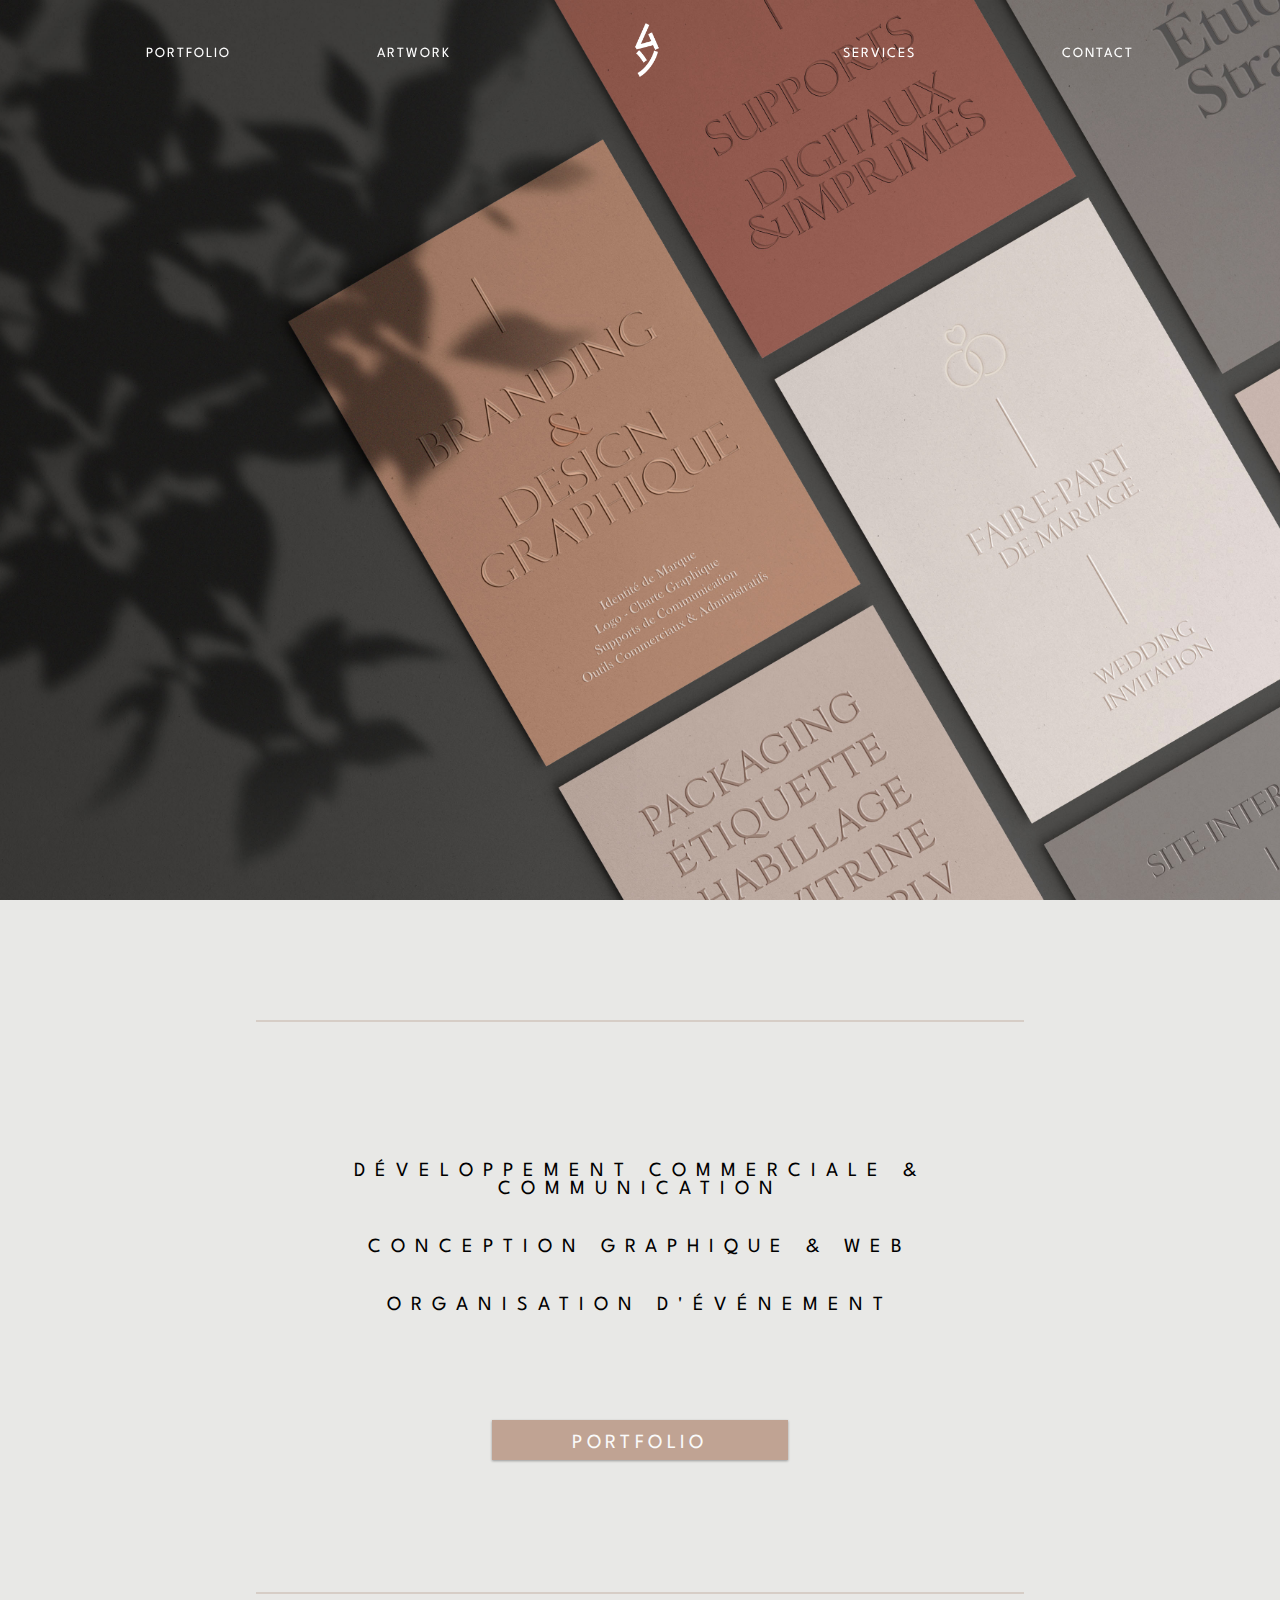
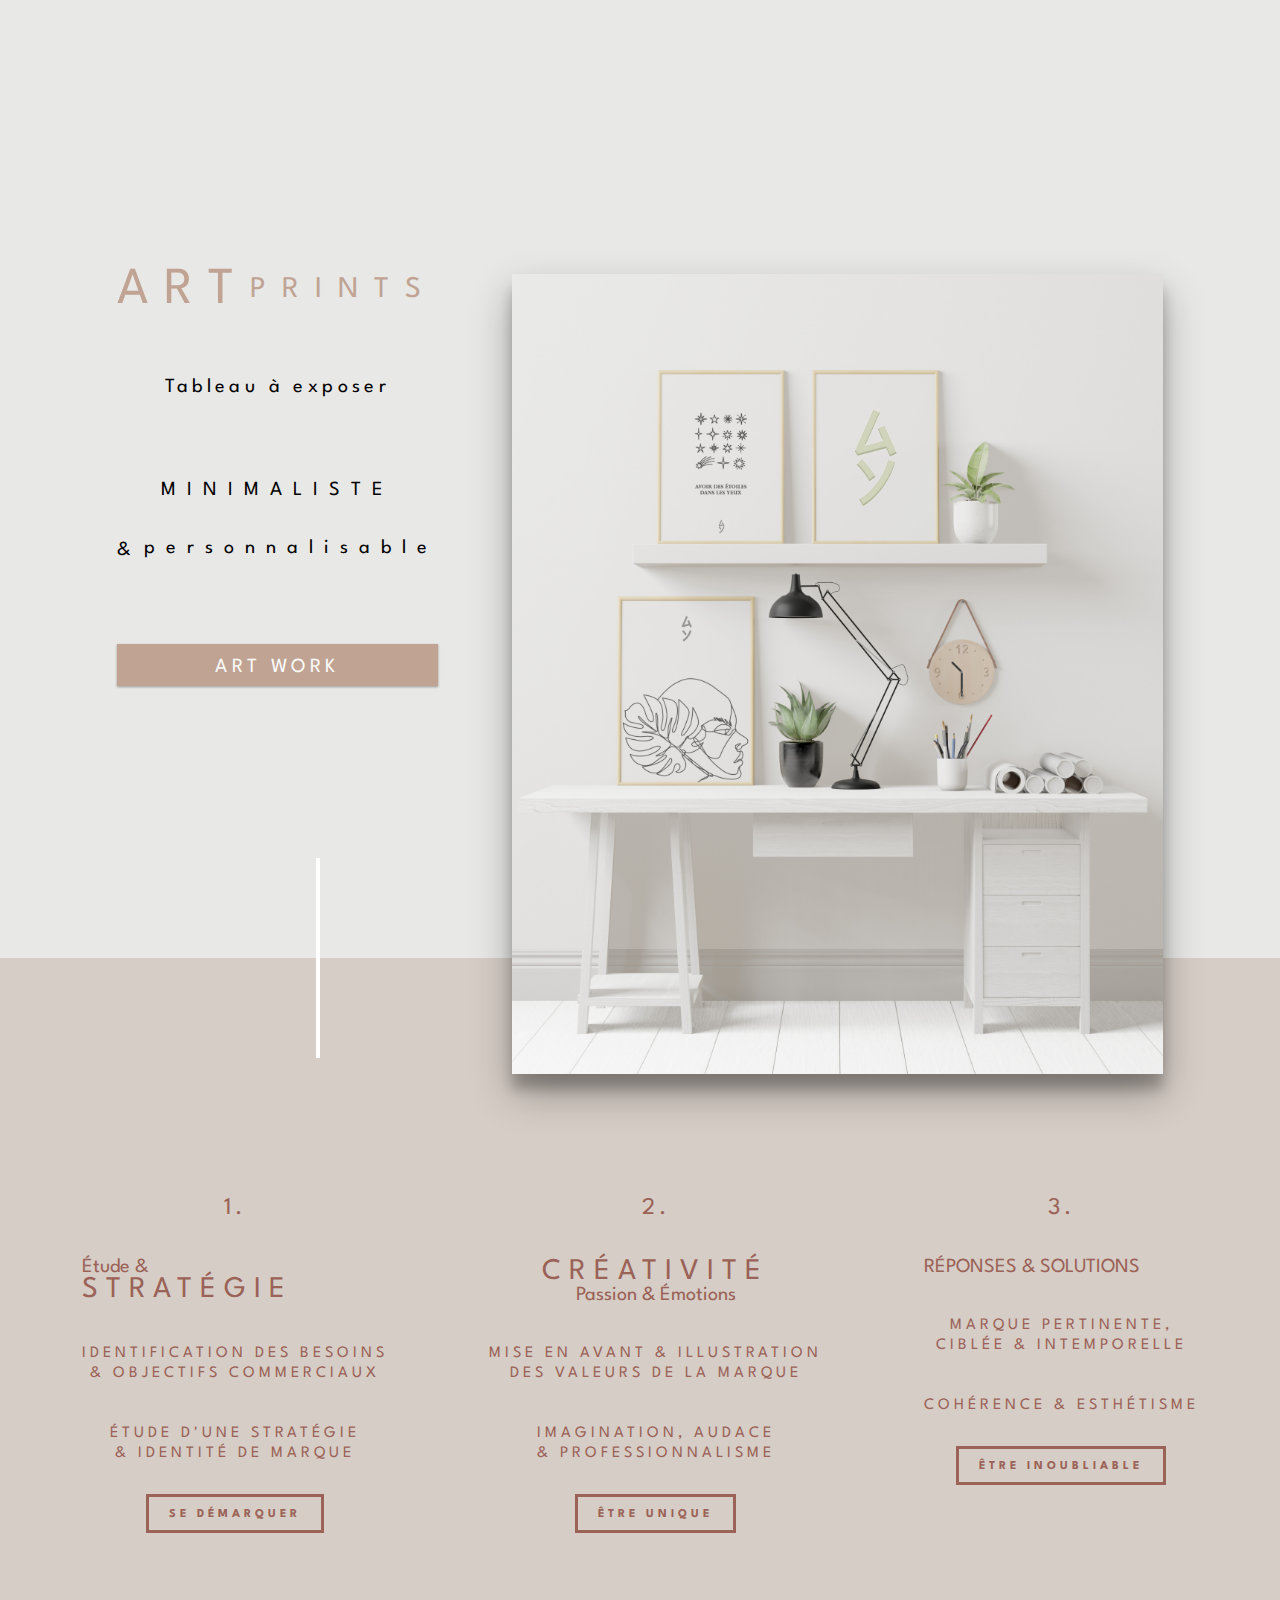
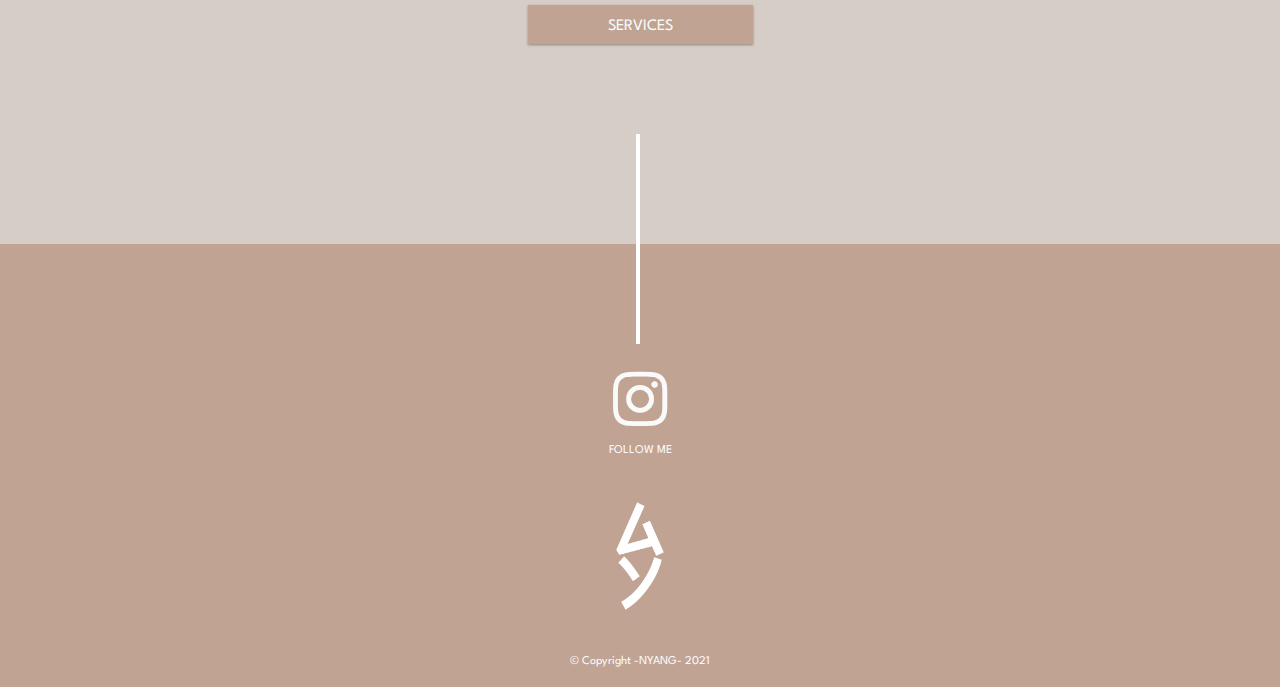
==== commit 02a245b8: "Add contact,artwork,service,portfolio page" ====
--- a/index.html
+++ b/index.html
@@ -26,10 +26,10 @@
                     <h1 itemprop="name"> <a href="#"><img src="./asset/img/logoAY.png" alt="Logo Aymeline Yang"></a>
                     </h1>
                 </li>
-                <li itemprop="breadcrumb"><a href="#portfolio">Portfolio</a></li>
-                <li itemprop="breadcrumb"><a href="#artwork">Artwork</a></li>
-                <li itemprop="breadcrumb"><a href="#service">Services</a></li>
-                <li itemprop="breadcrumb"><a href="#contact">Contact</a></li>
+                <li itemprop="breadcrumb"><a href="./portfolio.html">Portfolio</a></li>
+                <li itemprop="breadcrumb"><a href="./artwork.html">Artwork</a></li>
+                <li itemprop="breadcrumb"><a href="./services.html">Services</a></li>
+                <li itemprop="breadcrumb"><a href="./contact.html">Contact</a></li>
             </ul>
             <ul>
                 <li><a href="#"><i class="fab fa-instagram"></i></a></li>
@@ -110,42 +110,14 @@
                 <div class="line"></div>
             </li>
         </ul>
-
-        <!-- <form id="contact" action="https://formsubmit.co/contact@aymelineyang.fr" method="POST">
-            <fieldset>
-                <legend>Demande de devis</legend>
-                <p>
-                    <label for="firstName">Prénom*</label>
-                    <input type="text" name="firstName" id="firstName" required>
-                </p>
-                <p>
-                    <label for="lastName">Nom*</label>
-                    <input type="text" name="lastName" id="lastName" required>
-                </p>
-                <p>
-                    <label for="email">Email*</label>
-                    <input type="email" name="email" id="email" required>
-                </p>
-                <p>
-                    <label for="phone">Téléphone*</label>
-                    <input type="text" name="phone" id="phone" required>
-                </p>
-                <p>
-                    <label for="message">Message*</label>
-                    <textarea name="message" id="message" cols="30" rows="10" required></textarea>
-                </p>
-                <input type="submit" value="Envoyer">
-            </fieldset>
-        </form> -->
-
     </main>
     <footer>
         <ul>
             <li>
                 <div class="line"></div>
             </li>
-            <li><a href="#"><i class="fab fa-instagram"></i> <br> Follow me</a> </li>
-            <li><img src="./asset/img/logoAY.png" alt=""></li>
+            <li><a href="#"><i class="fab fa-instagram"></i> <br> Follow me</a> </li></a>
+            <li><a href="./index.html"><img src="./asset/img/logoAY.png" alt="logo-aymeline-yang"></a></li>
             <li>&copy; Copyright - <a href="https://nicolasyang.fr"> NYANG </a> - 2021</li>
         </ul>
     </footer>
--- a/css/style.css
+++ b/css/style.css
@@ -28,7 +28,7 @@
   width: 100%;
   background-color: var(--color-transparent);
   color: var(--color-white);
-  z-index: 5;
+  z-index: 6;
 }
 
 header i.fas {
@@ -264,15 +264,15 @@
 
 /* Devis */
 main form {
-  max-width: 60%;
-  margin: 0 auto;
-  padding: 20rem 0;
-  color: var(--color-primary-dark);
+  margin: 12rem auto 0;
+  height: 100vh;
+  width: 60%;
 }
 main form fieldset {
   padding: 1rem 6.2rem;
   border: 0;
   background-color: var(--color-bg-form);
+  color: var(--color-primary-dark);
 }
 main form fieldset legend {
   position: relative;
--- a/css/mobile-style.css
+++ b/css/mobile-style.css
@@ -135,12 +135,16 @@
 
   /* Devis */
   main form {
+    position: relative;
     margin: 0;
-    padding: 20rem 0;
+    padding: 4rem 0 10rem;
+    height: 100%;
+    z-index: 5;
   }
   main form fieldset {
+    margin: 0;
     width: 99vw;
-    padding: 1rem 2rem;
+    padding: 0 4rem;
   }
   main form fieldset legend {
     font-size: 2rem;
